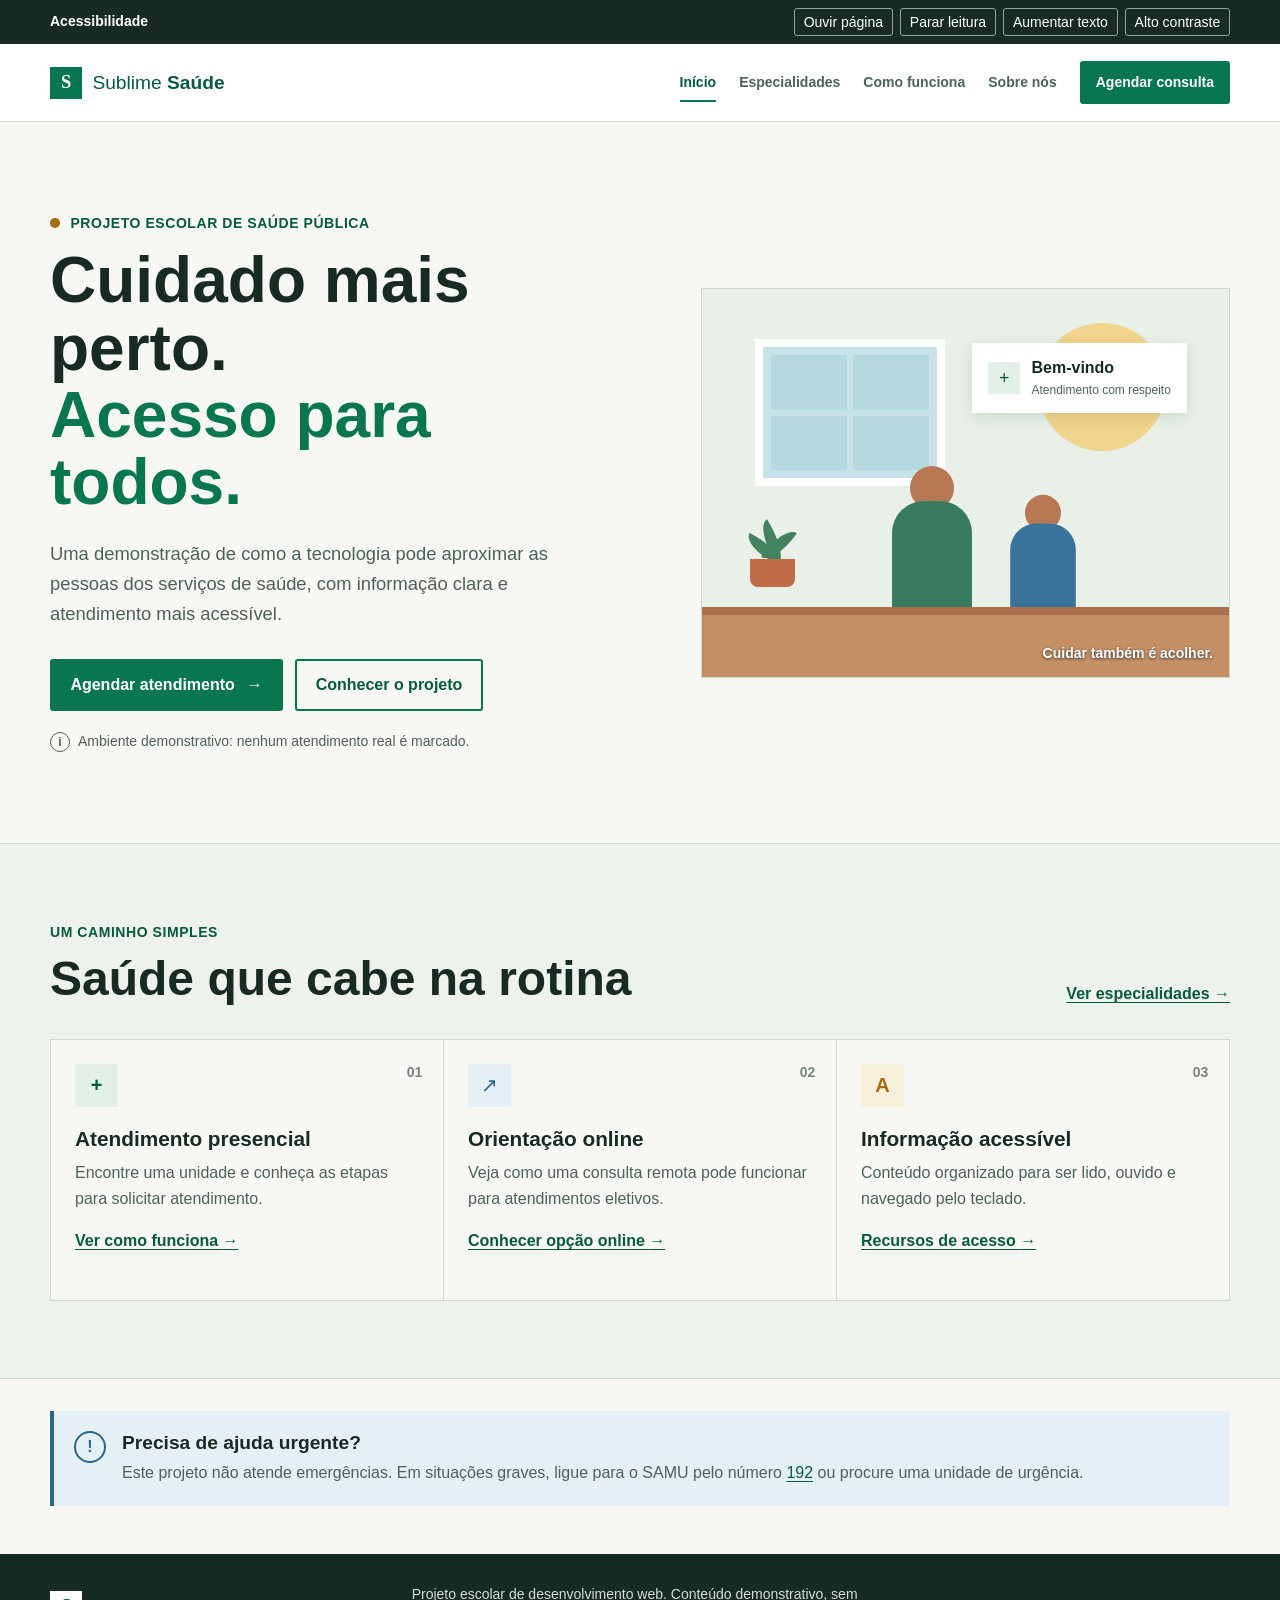
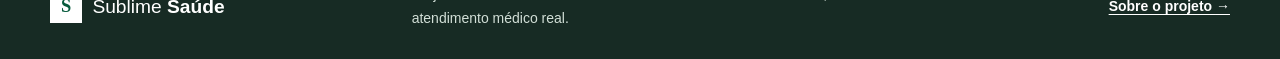
==== index.html @ 7d084923 "Initial project upload" ====
<!doctype html>
<html lang="pt-BR">
<head>
    <meta charset="utf-8">
    <meta name="viewport" content="width=device-width, initial-scale=1">
    <meta name="description" content="Conheça o projeto escolar Sublime Saúde e suas formas demonstrativas de atendimento.">
    <title>Início | Sublime Saúde</title>
    <link rel="stylesheet" href="assets/css/style.css">
    <script src="assets/js/app.js" defer></script>
</head>
<body>
    <a class="skip-link" href="#conteudo">Pular para o conteúdo</a>
    <div class="accessibility-bar" role="region" aria-label="Recursos de acessibilidade">
        <div class="accessibility-inner">
            <span class="accessibility-label">Acessibilidade</span>
            <button class="utility-button" type="button" data-action="speak">Ouvir página</button>
            <button class="utility-button" type="button" data-action="stop-speaking">Parar leitura</button>
            <button class="utility-button" type="button" data-action="text-size" aria-pressed="false">Aumentar texto</button>
            <button class="utility-button" type="button" data-action="contrast" aria-pressed="false">Alto contraste</button>
            <span class="sr-only" data-accessibility-status role="status" aria-live="polite"></span>
        </div>
    </div>
    <header class="site-header">
        <a class="brand" href="index.html" aria-label="Sublime Saúde, início">
            <span class="brand-mark" aria-hidden="true">S</span>
            <span>Sublime <strong>Saúde</strong></span>
        </a>
        <button class="menu-toggle" type="button" aria-label="Abrir menu" aria-expanded="false" aria-controls="navegacao-principal" data-menu-toggle>
            <span class="menu-icon" aria-hidden="true">☰</span><span class="sr-only">Abrir menu</span>
        </button>
        <nav class="site-nav" id="navegacao-principal" aria-label="Navegacao principal" data-site-nav>
            <a href="index.html" aria-current="page">Início</a>
            <a href="especialidades.html">Especialidades</a>
            <a href="como-funciona.html">Como funciona</a>
            <a href="sobre-nos.html">Sobre nós</a>
            <a class="nav-cta" href="agendar-consulta.html">Agendar consulta</a>
        </nav>
    </header>

    <main id="conteudo">
        <section class="hero section-wrap">
            <div class="hero-copy">
                <p class="eyebrow"><span class="eyebrow-dot" aria-hidden="true"></span> Projeto escolar de saúde pública</p>
                <h1>Cuidado mais perto.<br><span>Acesso para todos.</span></h1>
                <p class="hero-intro">Uma demonstração de como a tecnologia pode aproximar as pessoas dos serviços de saúde, com informação clara e atendimento mais acessível.</p>
                <div class="button-row">
                    <a class="button button-primary" href="agendar-consulta.html">Agendar atendimento <span aria-hidden="true">→</span></a>
                    <a class="button button-secondary" href="como-funciona.html">Conhecer o projeto</a>
                </div>
                <p class="demo-note"><span aria-hidden="true">i</span> Ambiente demonstrativo: nenhum atendimento real é marcado.</p>
            </div>
            <div class="hero-art" role="img" aria-label="Ilustração de uma unidade de saúde com uma equipe pronta para acolher pacientes">
                <div class="art-sun" aria-hidden="true"></div>
                <div class="art-window" aria-hidden="true"><span></span><span></span><span></span><span></span></div>
                <div class="art-plant" aria-hidden="true"><i></i><i></i><i></i><b></b></div>
                <div class="art-person art-person-one" aria-hidden="true"><span></span><i></i></div>
                <div class="art-person art-person-two" aria-hidden="true"><span></span><i></i></div>
                <div class="art-counter" aria-hidden="true"></div>
                <div class="art-sign"><span class="brand-mark" aria-hidden="true">+</span><span><strong>Bem-vindo</strong><small>Atendimento com respeito</small></span></div>
                <p class="art-caption">Cuidar também é acolher.</p>
            </div>
        </section>

        <section class="section-band" aria-labelledby="servicos-titulo">
            <div class="section-wrap">
                <div class="section-heading">
                      <div><p class="eyebrow">Um caminho simples</p><h2 id="servicos-titulo">Saúde que cabe na rotina</h2></div>
                      <a class="text-link" href="especialidades.html">Ver especialidades <span aria-hidden="true">→</span></a>
                </div>
                <div class="service-grid">
                    <article class="service-item">
                        <span class="service-number">01</span><span class="service-icon icon-green" aria-hidden="true">+</span>
                        <h3>Atendimento presencial</h3><p>Encontre uma unidade e conheça as etapas para solicitar atendimento.</p>
                        <a href="agendar-consulta.html?modalidade=presencial">Ver como funciona <span aria-hidden="true">→</span></a>
                    </article>
                    <article class="service-item">
                        <span class="service-number">02</span><span class="service-icon icon-blue" aria-hidden="true">↗</span>
                        <h3>Orientação online</h3><p>Veja como uma consulta remota pode funcionar para atendimentos eletivos.</p>
                        <a href="agendar-consulta.html?modalidade=online">Conhecer opção online <span aria-hidden="true">→</span></a>
                    </article>
                    <article class="service-item">
                        <span class="service-number">03</span><span class="service-icon icon-yellow" aria-hidden="true">A</span>
                        <h3>Informação acessível</h3><p>Conteúdo organizado para ser lido, ouvido e navegado pelo teclado.</p>
                        <a href="como-funciona.html#acessibilidade">Recursos de acesso <span aria-hidden="true">→</span></a>
                    </article>
                </div>
            </div>
        </section>

        <section class="emergency section-wrap" aria-labelledby="emergencia-titulo">
            <span class="emergency-icon" aria-hidden="true">!</span>
            <div><h2 id="emergencia-titulo">Precisa de ajuda urgente?</h2><p>Este projeto não atende emergências. Em situações graves, ligue para o SAMU pelo número <a href="tel:192">192</a> ou procure uma unidade de urgência.</p></div>
        </section>
    </main>

    <footer class="site-footer">
        <div class="footer-inner"><a class="brand footer-brand" href="index.html"><span class="brand-mark" aria-hidden="true">S</span><span>Sublime <strong>Saúde</strong></span></a><p>Projeto escolar de desenvolvimento web. Conteúdo demonstrativo, sem atendimento médico real.</p><a href="sobre-nos.html#projeto">Sobre o projeto <span aria-hidden="true">→</span></a></div>
    </footer>
</body>
</html>
---- assets/css/style.css ----
@charset "UTF-8";

:root {
  color-scheme: light;
  --ink: #172b24;
  --muted: #4c6259;
  --green: #08764f;
  --green-dark: #075b3d;
  --green-soft: #e3f0e7;
  --blue: #27678a;
  --blue-soft: #e4f0f5;
  --gold: #a96b13;
  --gold-soft: #f7efd9;
  --paper: #f7f8f3;
  --white: #ffffff;
  --line: #ced9d0;
  --focus: #f0a923;
  --body-size: 1rem;
  --small-size: 0.875rem;
  font-family: "Trebuchet MS", "Segoe UI", sans-serif;
  font-synthesis: none;
  text-rendering: optimizeLegibility;
}

* { box-sizing: border-box; }
html { scroll-behavior: smooth; }
body { margin: 0; background: var(--paper); color: var(--ink); font-size: var(--body-size); line-height: 1.65; }
body.text-large { --body-size: 1.2rem; --small-size: 1rem; }
body.high-contrast { --ink: #000000; --muted: #222222; --green: #005b26; --green-dark: #003d18; --green-soft: #e5ffe9; --blue: #003d75; --blue-soft: #e5f1ff; --gold: #704000; --gold-soft: #fff3c7; --paper: #ffffff; --white: #ffffff; --line: #333333; --focus: #ffb000; }
a { color: var(--green-dark); text-underline-offset: 0.2em; }
a:hover { color: var(--blue); }
button, input, select { font: inherit; }
button, a, input, select { -webkit-tap-highlight-color: transparent; }
:focus-visible { outline: 3px solid var(--focus); outline-offset: 3px; }
[hidden] { display: none !important; }
.sr-only { position: absolute; width: 1px; height: 1px; padding: 0; margin: -1px; overflow: hidden; clip: rect(0, 0, 0, 0); white-space: nowrap; border: 0; }
.skip-link { position: absolute; z-index: 10; top: 0.5rem; left: 0.5rem; padding: 0.75rem 1rem; background: var(--ink); color: var(--white); transform: translateY(-160%); }
.skip-link:focus { transform: translateY(0); color: var(--white); }

.accessibility-bar { background: var(--ink); color: var(--white); }
.accessibility-inner { width: min(1180px, calc(100% - 2rem)); min-height: 44px; margin: 0 auto; display: flex; align-items: center; justify-content: flex-end; gap: 0.45rem; }
.accessibility-label { margin-right: auto; font-size: var(--small-size); font-weight: 700; }
.utility-button { border: 1px solid #8fa69a; border-radius: 3px; background: transparent; color: var(--white); padding: 0.25rem 0.55rem; cursor: pointer; font-size: var(--small-size); line-height: 1.3; }
.utility-button:hover, .utility-button[aria-pressed="true"] { background: var(--white); color: var(--ink); }
.site-header { min-height: 78px; padding: 0 max(1rem, calc((100% - 1180px) / 2)); display: flex; align-items: center; justify-content: space-between; gap: 1.5rem; background: var(--white); border-bottom: 1px solid var(--line); position: relative; z-index: 5; }
.brand { color: var(--green-dark); display: inline-flex; gap: 0.65rem; align-items: center; text-decoration: none; font-size: 1.2rem; font-weight: 500; white-space: nowrap; }
.brand:hover { color: var(--green-dark); }
.brand strong { font-weight: 800; }
.brand-mark { width: 2rem; height: 2rem; display: inline-grid; place-items: center; background: var(--green); color: var(--white); font-family: Georgia, serif; font-size: 1.15rem; font-weight: 700; }
.site-nav { display: flex; align-items: center; gap: clamp(0.75rem, 1.8vw, 1.6rem); }
.site-nav a { color: var(--muted); text-decoration: none; font-size: var(--small-size); font-weight: 700; padding: 0.5rem 0; }
.site-nav a:hover, .site-nav a[aria-current="page"] { color: var(--green-dark); }
.site-nav a[aria-current="page"]:not(.nav-cta) { box-shadow: inset 0 -2px var(--green); }
.site-nav .nav-cta { padding: 0.65rem 1rem; background: var(--green); color: var(--white); border-radius: 3px; }
.site-nav .nav-cta:hover { background: var(--green-dark); color: var(--white); }
.menu-toggle { display: none; border: 1px solid var(--line); background: var(--white); color: var(--ink); min-width: 44px; min-height: 44px; cursor: pointer; }
.menu-icon { font-size: 1.3rem; }

.section-wrap { width: min(1180px, calc(100% - 2rem)); margin-inline: auto; }
.hero { min-height: 555px; padding-block: clamp(3rem, 7vw, 6rem); display: grid; grid-template-columns: 1fr 0.92fr; gap: clamp(2rem, 6vw, 5rem); align-items: center; }
.hero-copy { max-width: 590px; }
.eyebrow { margin: 0 0 0.8rem; color: var(--green-dark); font-size: var(--small-size); font-weight: 800; letter-spacing: 0.04em; text-transform: uppercase; }
.eyebrow-dot { display: inline-block; width: 0.6rem; height: 0.6rem; margin-right: 0.4rem; background: var(--gold); border-radius: 50%; }
h1, h2, h3, p { overflow-wrap: break-word; }
h1, h2, h3 { line-height: 1.2; }
.hero h1 { margin: 0; max-width: 650px; font-size: clamp(2.7rem, 5vw, 4.25rem); letter-spacing: 0; line-height: 1.05; }
.hero h1 span { color: var(--green); }
.hero-intro { max-width: 540px; margin: 1.4rem 0 1.8rem; color: var(--muted); font-size: 1.15rem; }
.button-row { display: flex; flex-wrap: wrap; gap: 0.75rem; }
.button { min-height: 48px; display: inline-flex; justify-content: center; align-items: center; gap: 0.75rem; padding: 0.7rem 1.15rem; border: 2px solid transparent; border-radius: 3px; text-align: center; text-decoration: none; font-weight: 800; cursor: pointer; }
.button-primary { background: var(--green); color: var(--white); }
.button-primary:hover { background: var(--green-dark); color: var(--white); }
.button-secondary { border-color: var(--green); background: transparent; color: var(--green-dark); }
.button-secondary:hover { background: var(--green-soft); color: var(--green-dark); }
.demo-note { display: flex; align-items: center; gap: 0.5rem; margin: 1.2rem 0 0; color: var(--muted); font-size: var(--small-size); }
.demo-note span { display: inline-grid; width: 1.25rem; height: 1.25rem; place-items: center; border: 1px solid currentColor; border-radius: 50%; font-size: 0.75rem; font-weight: 800; }

.hero-art { min-height: 390px; position: relative; overflow: hidden; background: #e8f0e7; border: 1px solid #cbd8cc; isolation: isolate; }
.art-sun { position: absolute; width: 8rem; height: 8rem; right: 12%; top: 9%; border-radius: 50%; background: #f1d48d; }
.art-window { position: absolute; top: 13%; left: 10%; width: 36%; height: 38%; display: grid; grid-template-columns: 1fr 1fr; grid-template-rows: 1fr 1fr; gap: 0.4rem; padding: 0.5rem; border: 0.5rem solid #fff; background: #c8e2ea; }
.art-window span { background: #b6d8df; }
.art-plant { position: absolute; z-index: 2; bottom: 23%; left: 7%; width: 4rem; height: 5.5rem; }
.art-plant i { position: absolute; bottom: 1.4rem; left: 1.55rem; width: 1rem; height: 2.8rem; background: #43835f; border-radius: 100% 0 100% 0; transform: rotate(-32deg); }
.art-plant i:nth-child(2) { transform: rotate(35deg); left: 2rem; height: 2.5rem; }
.art-plant i:nth-child(3) { transform: rotate(-65deg); left: 0.9rem; height: 2.2rem; }
.art-plant b { position: absolute; bottom: 0; left: 0.7rem; width: 2.8rem; height: 1.8rem; background: #c16c49; border-radius: 0 0 0.5rem 0.5rem; }
.art-person { position: absolute; z-index: 3; bottom: 13%; width: 5rem; height: 10rem; }
.art-person span { position: absolute; top: 0; left: 1.15rem; width: 2.75rem; height: 2.75rem; border-radius: 50%; background: #b87853; }
.art-person i { position: absolute; left: 0; bottom: 0; width: 5rem; height: 7.8rem; border-radius: 2rem 2rem 0.2rem 0.2rem; background: #397b60; }
.art-person-one { left: 36%; }
.art-person-two { left: 57%; transform: scale(0.82); transform-origin: bottom; }
.art-person-two i { background: #39739a; }
.art-counter { position: absolute; z-index: 4; right: 0; bottom: 0; width: 100%; height: 18%; background: #c48f65; border-top: 0.5rem solid #a9704b; }
.art-sign { position: absolute; z-index: 5; top: 14%; right: 8%; display: flex; gap: 0.7rem; align-items: center; padding: 0.75rem 1rem; background: var(--white); box-shadow: 0 4px 14px #20372a20; }
.art-sign .brand-mark { background: var(--green-soft); color: var(--green-dark); }
.art-sign strong, .art-sign small { display: block; }
.art-sign small { color: var(--muted); font-size: 0.75rem; }
.art-caption { position: absolute; z-index: 5; right: 1rem; bottom: 0.7rem; margin: 0; color: #fff; font-size: var(--small-size); font-weight: 700; text-shadow: 0 1px 3px #333; }

.section-band { padding-block: clamp(3rem, 6vw, 5rem); background: #edf2eb; border-block: 1px solid var(--line); }
.section-heading { margin-bottom: 2rem; display: flex; justify-content: space-between; align-items: end; gap: 1rem; }
.section-heading .eyebrow { margin-bottom: 0.35rem; }
.section-heading h2, .page-heading h1 { margin: 0; font-size: clamp(2rem, 4vw, 3rem); }
.text-link { font-weight: 800; text-decoration-thickness: 1px; }
.service-grid { display: grid; grid-template-columns: repeat(3, 1fr); gap: 1px; background: var(--line); border: 1px solid var(--line); }
.service-item { min-height: 260px; position: relative; padding: 1.5rem; background: var(--paper); }
.service-number { position: absolute; top: 1.3rem; right: 1.3rem; color: #74867c; font-size: var(--small-size); font-weight: 800; }
.service-icon, .specialty-symbol { width: 2.7rem; height: 2.7rem; display: inline-grid; place-items: center; font-size: 1.25rem; font-weight: 800; }
.icon-green { background: var(--green-soft); color: var(--green-dark); }
.icon-blue { background: var(--blue-soft); color: var(--blue); }
.icon-yellow { background: var(--gold-soft); color: var(--gold); }
.service-item h3 { margin: 1.2rem 0 0.5rem; font-size: 1.3rem; }
.service-item p { min-height: 3.2rem; margin: 0 0 1rem; color: var(--muted); }
.service-item > a { font-weight: 800; }
.emergency { margin-block: 2rem 3rem; display: flex; align-items: flex-start; gap: 1rem; padding: 1.25rem; background: var(--blue-soft); border-left: 4px solid var(--blue); }
.emergency-icon { flex: 0 0 2rem; width: 2rem; height: 2rem; display: grid; place-items: center; border: 2px solid var(--blue); border-radius: 50%; color: var(--blue); font-weight: 900; }
.emergency h2 { margin: 0 0 0.35rem; font-size: 1.2rem; }
.emergency p { margin: 0; color: var(--muted); }

.page-main { width: min(1000px, calc(100% - 2rem)); min-height: 65vh; margin: 0 auto; padding-block: clamp(2.5rem, 6vw, 5rem); }
.page-heading { max-width: 760px; margin-bottom: 2.5rem; }
.page-heading h1 { margin-bottom: 0.8rem; }
.page-heading > p:last-child { max-width: 700px; margin: 0; color: var(--muted); font-size: 1.1rem; }
.specialty-grid { display: grid; grid-template-columns: repeat(3, 1fr); gap: 1rem; }
.specialty-card { padding: 1.4rem; background: var(--white); border: 1px solid var(--line); border-top: 3px solid var(--green); }
.specialty-card h2 { margin: 1rem 0 0.5rem; font-size: 1.35rem; }
.specialty-card p { min-height: 4rem; margin: 0 0 1rem; color: var(--muted); }
.notice { margin-top: 1.5rem; padding: 1rem 1.15rem; background: var(--gold-soft); border-left: 4px solid var(--gold); }
.notice p { display: inline; margin: 0 0 0 0.35rem; color: var(--ink); }
.page-action { margin-top: 2rem; }
.steps-list { margin: 0; padding: 0; list-style: none; border-top: 1px solid var(--line); }
.steps-list li { display: grid; grid-template-columns: 4rem 1fr; gap: 1rem; padding: 1.5rem 0; border-bottom: 1px solid var(--line); }
.step-number { color: var(--green); font-size: 1.6rem; font-weight: 800; }
.steps-list h2 { margin: 0 0 0.4rem; font-size: 1.3rem; }
.steps-list p { max-width: 680px; margin: 0; color: var(--muted); }
.accessibility-explainer { margin-top: 3rem; padding: clamp(1rem, 4vw, 2rem); background: var(--white); border: 1px solid var(--line); }
.accessibility-explainer > h2 { margin: 0 0 1.5rem; font-size: 1.8rem; }
.accessibility-grid { display: grid; grid-template-columns: repeat(3, 1fr); gap: 1.25rem; }
.accessibility-grid h3 { margin: 0 0 0.5rem; font-size: 1.1rem; }
.accessibility-grid p { margin: 0; color: var(--muted); }
.accessibility-explainer .notice { margin-top: 1.5rem; }
.about-layout { display: grid; grid-template-columns: 0.9fr 1.1fr; gap: 2rem; }
.about-lead { padding: 1.5rem; background: var(--green-dark); color: var(--white); }
.about-lead h2 { margin: 1rem 0; font-size: 1.8rem; }
.about-lead p { margin: 0; color: #e2eee6; }
.about-mark { width: 3rem; height: 3rem; display: grid; place-items: center; background: var(--white); color: var(--green-dark); font-family: Georgia, serif; font-size: 1.8rem; font-weight: 700; }
.about-details article { padding: 0.25rem 0 1.2rem; border-bottom: 1px solid var(--line); }
.about-details article + article { padding-top: 1.1rem; }
.about-details h3 { margin: 0 0 0.45rem; font-size: 1.2rem; }
.about-details p { margin: 0; color: var(--muted); }

.booking-main { width: min(1060px, calc(100% - 2rem)); }
.booking-layout { display: grid; grid-template-columns: 1.25fr 0.75fr; gap: 1.25rem; align-items: start; }
.booking-form { padding: clamp(1rem, 4vw, 2rem); background: var(--white); border: 1px solid var(--line); }
.form-field { margin-bottom: 1.1rem; }
.form-field label { display: block; margin-bottom: 0.4rem; font-weight: 800; }
.form-field input, .form-field select { width: 100%; min-height: 48px; padding: 0.6rem 0.75rem; border: 1px solid #8d9e93; border-radius: 2px; background: var(--white); color: var(--ink); }
.form-row { display: grid; grid-template-columns: 1fr 1fr; gap: 1rem; }
.form-submit { width: 100%; margin-top: 0.2rem; }
.form-footnote { margin: 1rem 0 0; color: var(--muted); font-size: var(--small-size); }
.booking-aside { padding: 1.5rem; background: var(--green-soft); border-top: 4px solid var(--green); }
.aside-index { color: var(--green-dark); font-size: var(--small-size); font-weight: 900; }
.booking-aside h2 { margin: 0.8rem 0; font-size: 1.5rem; }
.booking-aside p { color: var(--muted); }
.booking-aside ol { padding-left: 1.2rem; }
.booking-aside li { padding: 0.2rem 0; }
.booking-aside .aside-note { margin: 1.5rem 0 0; padding-top: 1rem; border-top: 1px solid var(--line); font-weight: 700; }
.confirmation { margin-top: 1.5rem; padding: 1.2rem; display: flex; gap: 1rem; background: var(--blue-soft); border: 1px solid var(--blue); }
.confirmation-mark { flex: 0 0 2.25rem; width: 2.25rem; height: 2.25rem; display: grid; place-items: center; background: var(--blue); color: var(--white); font-weight: 900; }
.confirmation h2 { margin: 0 0 0.4rem; font-size: 1.25rem; }
.confirmation p { margin: 0; }
.confirmation-note { margin-top: 0.35rem !important; color: var(--muted); font-size: var(--small-size); }

.site-footer { background: var(--ink); color: var(--white); }
.footer-inner { width: min(1180px, calc(100% - 2rem)); min-height: 105px; margin: 0 auto; padding-block: 1.5rem; display: flex; justify-content: space-between; align-items: center; gap: 1.5rem; }
.footer-brand, .footer-brand:hover { color: var(--white); }
.footer-brand .brand-mark { background: var(--white); color: var(--green-dark); }
.footer-inner p { max-width: 510px; margin: 0; color: #d2dfd7; font-size: var(--small-size); }
.footer-inner > a:last-child { color: var(--white); font-size: var(--small-size); font-weight: 700; white-space: nowrap; }

@media (max-width: 850px) {
  .site-header { min-height: 70px; }
  .menu-toggle { display: inline-grid; place-items: center; }
  .site-nav { display: none; position: absolute; top: 100%; left: 0; right: 0; padding: 0.7rem 1rem 1rem; background: var(--white); border-bottom: 1px solid var(--line); box-shadow: 0 8px 14px #172b2417; }
  .site-nav.is-open { display: grid; gap: 0.15rem; }
  .site-nav a { padding: 0.75rem; }
  .site-nav .nav-cta { text-align: center; margin-top: 0.35rem; }
  .hero { grid-template-columns: 1fr 0.85fr; gap: 1.5rem; }
  .hero-art { min-height: 340px; }
  .specialty-grid { grid-template-columns: repeat(2, 1fr); }
}
@media (max-width: 640px) {
  .accessibility-inner { width: calc(100% - 1rem); padding-block: 0.45rem; justify-content: flex-start; flex-wrap: wrap; }
  .accessibility-label { flex-basis: 100%; }
  .utility-button { min-height: 38px; }
  .site-header { padding-inline: 1rem; }
  .hero { min-height: 0; padding-block: 3rem; grid-template-columns: 1fr; }
  .hero h1 { font-size: clamp(2.4rem, 11vw, 3.3rem); }
  .hero-art { min-height: 300px; }
  .section-heading { align-items: flex-start; flex-direction: column; }
  .service-grid { grid-template-columns: 1fr; }
  .service-item { min-height: 0; }
  .service-item p { min-height: 0; }
  .emergency { margin-block: 1.5rem 2rem; }
  .specialty-grid, .accessibility-grid, .about-layout, .booking-layout { grid-template-columns: 1fr; }
  .specialty-card p { min-height: 0; }
  .page-heading { margin-bottom: 1.75rem; }
  .steps-list li { grid-template-columns: 2.75rem 1fr; gap: 0.6rem; }
  .form-row { grid-template-columns: 1fr; gap: 0; }
  .footer-inner { align-items: flex-start; flex-direction: column; gap: 0.75rem; }
}
@media (prefers-reduced-motion: reduce) {
  *, *::before, *::after { scroll-behavior: auto !important; transition-duration: 0.01ms !important; animation-duration: 0.01ms !important; }
}
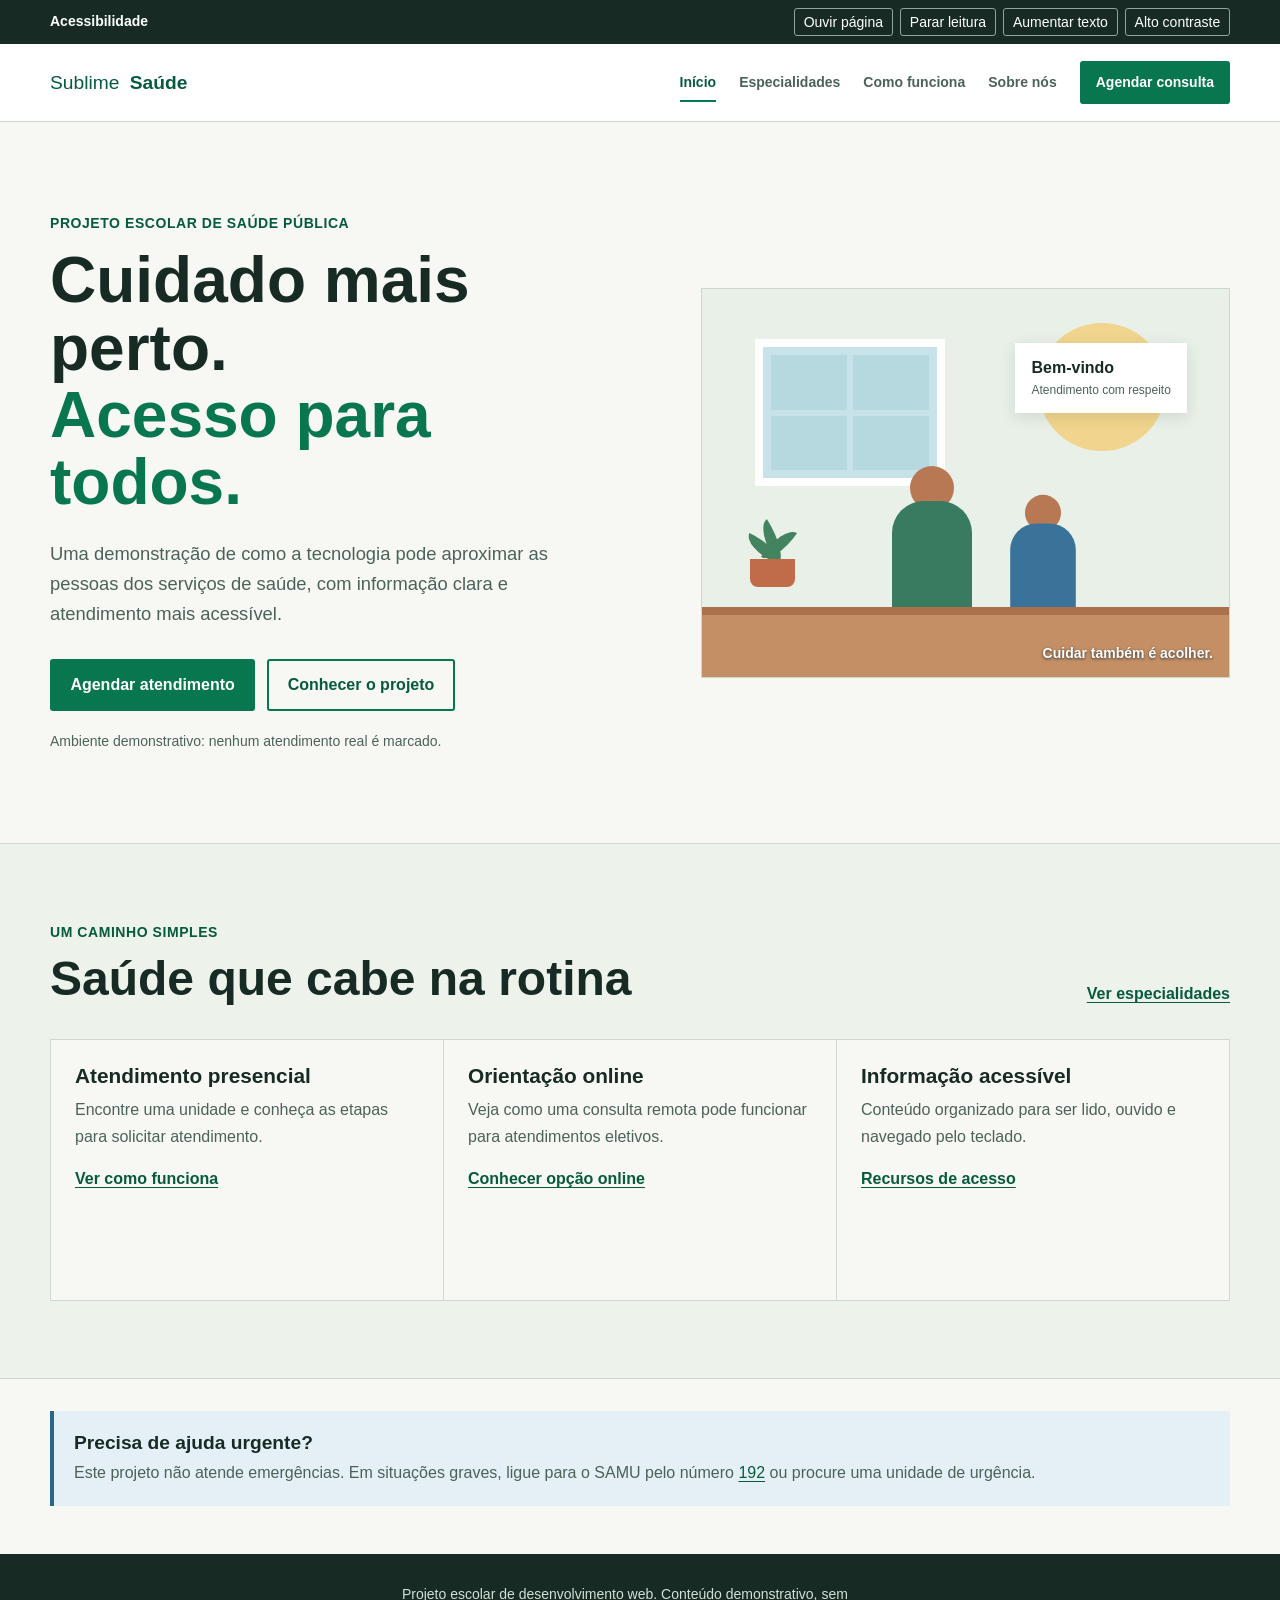
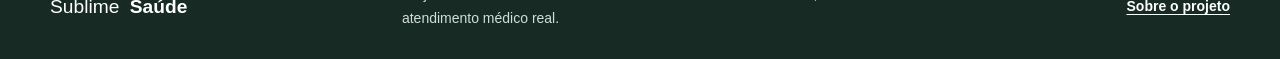
==== commit 98348727: "Remove decorative icons from site" ====
--- a/index.html
+++ b/index.html
@@ -21,13 +21,8 @@
         </div>
     </div>
     <header class="site-header">
-        <a class="brand" href="index.html" aria-label="Sublime Saúde, início">
-            <span class="brand-mark" aria-hidden="true">S</span>
-            <span>Sublime <strong>Saúde</strong></span>
-        </a>
-        <button class="menu-toggle" type="button" aria-label="Abrir menu" aria-expanded="false" aria-controls="navegacao-principal" data-menu-toggle>
-            <span class="menu-icon" aria-hidden="true">☰</span><span class="sr-only">Abrir menu</span>
-        </button>
+        <a class="brand" href="index.html" aria-label="Sublime Saúde, início">Sublime <strong>Saúde</strong></a>
+        <button class="menu-toggle" type="button" aria-label="Abrir menu" aria-expanded="false" aria-controls="navegacao-principal" data-menu-toggle>Menu</button>
         <nav class="site-nav" id="navegacao-principal" aria-label="Navegacao principal" data-site-nav>
             <a href="index.html" aria-current="page">Início</a>
             <a href="especialidades.html">Especialidades</a>
@@ -40,14 +35,14 @@
     <main id="conteudo">
         <section class="hero section-wrap">
             <div class="hero-copy">
-                <p class="eyebrow"><span class="eyebrow-dot" aria-hidden="true"></span> Projeto escolar de saúde pública</p>
+                <p class="eyebrow">Projeto escolar de saúde pública</p>
                 <h1>Cuidado mais perto.<br><span>Acesso para todos.</span></h1>
                 <p class="hero-intro">Uma demonstração de como a tecnologia pode aproximar as pessoas dos serviços de saúde, com informação clara e atendimento mais acessível.</p>
                 <div class="button-row">
-                    <a class="button button-primary" href="agendar-consulta.html">Agendar atendimento <span aria-hidden="true">→</span></a>
+                    <a class="button button-primary" href="agendar-consulta.html">Agendar atendimento</a>
                     <a class="button button-secondary" href="como-funciona.html">Conhecer o projeto</a>
                 </div>
-                <p class="demo-note"><span aria-hidden="true">i</span> Ambiente demonstrativo: nenhum atendimento real é marcado.</p>
+                <p class="demo-note">Ambiente demonstrativo: nenhum atendimento real é marcado.</p>
             </div>
             <div class="hero-art" role="img" aria-label="Ilustração de uma unidade de saúde com uma equipe pronta para acolher pacientes">
                 <div class="art-sun" aria-hidden="true"></div>
@@ -56,7 +51,7 @@
                 <div class="art-person art-person-one" aria-hidden="true"><span></span><i></i></div>
                 <div class="art-person art-person-two" aria-hidden="true"><span></span><i></i></div>
                 <div class="art-counter" aria-hidden="true"></div>
-                <div class="art-sign"><span class="brand-mark" aria-hidden="true">+</span><span><strong>Bem-vindo</strong><small>Atendimento com respeito</small></span></div>
+                <div class="art-sign"><span><strong>Bem-vindo</strong><small>Atendimento com respeito</small></span></div>
                 <p class="art-caption">Cuidar também é acolher.</p>
             </div>
         </section>
@@ -65,36 +60,32 @@
             <div class="section-wrap">
                 <div class="section-heading">
                       <div><p class="eyebrow">Um caminho simples</p><h2 id="servicos-titulo">Saúde que cabe na rotina</h2></div>
-                      <a class="text-link" href="especialidades.html">Ver especialidades <span aria-hidden="true">→</span></a>
+                      <a class="text-link" href="especialidades.html">Ver especialidades</a>
                 </div>
                 <div class="service-grid">
                     <article class="service-item">
-                        <span class="service-number">01</span><span class="service-icon icon-green" aria-hidden="true">+</span>
                         <h3>Atendimento presencial</h3><p>Encontre uma unidade e conheça as etapas para solicitar atendimento.</p>
-                        <a href="agendar-consulta.html?modalidade=presencial">Ver como funciona <span aria-hidden="true">→</span></a>
+                        <a href="agendar-consulta.html?modalidade=presencial">Ver como funciona</a>
                     </article>
                     <article class="service-item">
-                        <span class="service-number">02</span><span class="service-icon icon-blue" aria-hidden="true">↗</span>
                         <h3>Orientação online</h3><p>Veja como uma consulta remota pode funcionar para atendimentos eletivos.</p>
-                        <a href="agendar-consulta.html?modalidade=online">Conhecer opção online <span aria-hidden="true">→</span></a>
+                        <a href="agendar-consulta.html?modalidade=online">Conhecer opção online</a>
                     </article>
                     <article class="service-item">
-                        <span class="service-number">03</span><span class="service-icon icon-yellow" aria-hidden="true">A</span>
                         <h3>Informação acessível</h3><p>Conteúdo organizado para ser lido, ouvido e navegado pelo teclado.</p>
-                        <a href="como-funciona.html#acessibilidade">Recursos de acesso <span aria-hidden="true">→</span></a>
+                        <a href="como-funciona.html#acessibilidade">Recursos de acesso</a>
                     </article>
                 </div>
             </div>
         </section>
 
         <section class="emergency section-wrap" aria-labelledby="emergencia-titulo">
-            <span class="emergency-icon" aria-hidden="true">!</span>
             <div><h2 id="emergencia-titulo">Precisa de ajuda urgente?</h2><p>Este projeto não atende emergências. Em situações graves, ligue para o SAMU pelo número <a href="tel:192">192</a> ou procure uma unidade de urgência.</p></div>
         </section>
     </main>
 
     <footer class="site-footer">
-        <div class="footer-inner"><a class="brand footer-brand" href="index.html"><span class="brand-mark" aria-hidden="true">S</span><span>Sublime <strong>Saúde</strong></span></a><p>Projeto escolar de desenvolvimento web. Conteúdo demonstrativo, sem atendimento médico real.</p><a href="sobre-nos.html#projeto">Sobre o projeto <span aria-hidden="true">→</span></a></div>
+        <div class="footer-inner"><a class="brand footer-brand" href="index.html">Sublime <strong>Saúde</strong></a><p>Projeto escolar de desenvolvimento web. Conteúdo demonstrativo, sem atendimento médico real.</p><a href="sobre-nos.html#projeto">Sobre o projeto</a></div>
     </footer>
 </body>
 </html>
--- a/assets/css/style.css
+++ b/assets/css/style.css
@@ -46,7 +46,6 @@
 .brand { color: var(--green-dark); display: inline-flex; gap: 0.65rem; align-items: center; text-decoration: none; font-size: 1.2rem; font-weight: 500; white-space: nowrap; }
 .brand:hover { color: var(--green-dark); }
 .brand strong { font-weight: 800; }
-.brand-mark { width: 2rem; height: 2rem; display: inline-grid; place-items: center; background: var(--green); color: var(--white); font-family: Georgia, serif; font-size: 1.15rem; font-weight: 700; }
 .site-nav { display: flex; align-items: center; gap: clamp(0.75rem, 1.8vw, 1.6rem); }
 .site-nav a { color: var(--muted); text-decoration: none; font-size: var(--small-size); font-weight: 700; padding: 0.5rem 0; }
 .site-nav a:hover, .site-nav a[aria-current="page"] { color: var(--green-dark); }
@@ -54,13 +53,11 @@
 .site-nav .nav-cta { padding: 0.65rem 1rem; background: var(--green); color: var(--white); border-radius: 3px; }
 .site-nav .nav-cta:hover { background: var(--green-dark); color: var(--white); }
 .menu-toggle { display: none; border: 1px solid var(--line); background: var(--white); color: var(--ink); min-width: 44px; min-height: 44px; cursor: pointer; }
-.menu-icon { font-size: 1.3rem; }
 
 .section-wrap { width: min(1180px, calc(100% - 2rem)); margin-inline: auto; }
 .hero { min-height: 555px; padding-block: clamp(3rem, 7vw, 6rem); display: grid; grid-template-columns: 1fr 0.92fr; gap: clamp(2rem, 6vw, 5rem); align-items: center; }
 .hero-copy { max-width: 590px; }
 .eyebrow { margin: 0 0 0.8rem; color: var(--green-dark); font-size: var(--small-size); font-weight: 800; letter-spacing: 0.04em; text-transform: uppercase; }
-.eyebrow-dot { display: inline-block; width: 0.6rem; height: 0.6rem; margin-right: 0.4rem; background: var(--gold); border-radius: 50%; }
 h1, h2, h3, p { overflow-wrap: break-word; }
 h1, h2, h3 { line-height: 1.2; }
 .hero h1 { margin: 0; max-width: 650px; font-size: clamp(2.7rem, 5vw, 4.25rem); letter-spacing: 0; line-height: 1.05; }
@@ -72,8 +69,7 @@
 .button-primary:hover { background: var(--green-dark); color: var(--white); }
 .button-secondary { border-color: var(--green); background: transparent; color: var(--green-dark); }
 .button-secondary:hover { background: var(--green-soft); color: var(--green-dark); }
-.demo-note { display: flex; align-items: center; gap: 0.5rem; margin: 1.2rem 0 0; color: var(--muted); font-size: var(--small-size); }
-.demo-note span { display: inline-grid; width: 1.25rem; height: 1.25rem; place-items: center; border: 1px solid currentColor; border-radius: 50%; font-size: 0.75rem; font-weight: 800; }
+.demo-note { margin: 1.2rem 0 0; color: var(--muted); font-size: var(--small-size); }
 
 .hero-art { min-height: 390px; position: relative; overflow: hidden; background: #e8f0e7; border: 1px solid #cbd8cc; isolation: isolate; }
 .art-sun { position: absolute; width: 8rem; height: 8rem; right: 12%; top: 9%; border-radius: 50%; background: #f1d48d; }
@@ -91,8 +87,7 @@
 .art-person-two { left: 57%; transform: scale(0.82); transform-origin: bottom; }
 .art-person-two i { background: #39739a; }
 .art-counter { position: absolute; z-index: 4; right: 0; bottom: 0; width: 100%; height: 18%; background: #c48f65; border-top: 0.5rem solid #a9704b; }
-.art-sign { position: absolute; z-index: 5; top: 14%; right: 8%; display: flex; gap: 0.7rem; align-items: center; padding: 0.75rem 1rem; background: var(--white); box-shadow: 0 4px 14px #20372a20; }
-.art-sign .brand-mark { background: var(--green-soft); color: var(--green-dark); }
+.art-sign { position: absolute; z-index: 5; top: 14%; right: 8%; display: flex; align-items: center; padding: 0.75rem 1rem; background: var(--white); box-shadow: 0 4px 14px #20372a20; }
 .art-sign strong, .art-sign small { display: block; }
 .art-sign small { color: var(--muted); font-size: 0.75rem; }
 .art-caption { position: absolute; z-index: 5; right: 1rem; bottom: 0.7rem; margin: 0; color: #fff; font-size: var(--small-size); font-weight: 700; text-shadow: 0 1px 3px #333; }
@@ -104,16 +99,10 @@
 .text-link { font-weight: 800; text-decoration-thickness: 1px; }
 .service-grid { display: grid; grid-template-columns: repeat(3, 1fr); gap: 1px; background: var(--line); border: 1px solid var(--line); }
 .service-item { min-height: 260px; position: relative; padding: 1.5rem; background: var(--paper); }
-.service-number { position: absolute; top: 1.3rem; right: 1.3rem; color: #74867c; font-size: var(--small-size); font-weight: 800; }
-.service-icon, .specialty-symbol { width: 2.7rem; height: 2.7rem; display: inline-grid; place-items: center; font-size: 1.25rem; font-weight: 800; }
-.icon-green { background: var(--green-soft); color: var(--green-dark); }
-.icon-blue { background: var(--blue-soft); color: var(--blue); }
-.icon-yellow { background: var(--gold-soft); color: var(--gold); }
-.service-item h3 { margin: 1.2rem 0 0.5rem; font-size: 1.3rem; }
+.service-item h3 { margin: 0 0 0.5rem; font-size: 1.3rem; }
 .service-item p { min-height: 3.2rem; margin: 0 0 1rem; color: var(--muted); }
 .service-item > a { font-weight: 800; }
-.emergency { margin-block: 2rem 3rem; display: flex; align-items: flex-start; gap: 1rem; padding: 1.25rem; background: var(--blue-soft); border-left: 4px solid var(--blue); }
-.emergency-icon { flex: 0 0 2rem; width: 2rem; height: 2rem; display: grid; place-items: center; border: 2px solid var(--blue); border-radius: 50%; color: var(--blue); font-weight: 900; }
+.emergency { margin-block: 2rem 3rem; padding: 1.25rem; background: var(--blue-soft); border-left: 4px solid var(--blue); }
 .emergency h2 { margin: 0 0 0.35rem; font-size: 1.2rem; }
 .emergency p { margin: 0; color: var(--muted); }
 
@@ -123,7 +112,7 @@
 .page-heading > p:last-child { max-width: 700px; margin: 0; color: var(--muted); font-size: 1.1rem; }
 .specialty-grid { display: grid; grid-template-columns: repeat(3, 1fr); gap: 1rem; }
 .specialty-card { padding: 1.4rem; background: var(--white); border: 1px solid var(--line); border-top: 3px solid var(--green); }
-.specialty-card h2 { margin: 1rem 0 0.5rem; font-size: 1.35rem; }
+.specialty-card h2 { margin: 0 0 0.5rem; font-size: 1.35rem; }
 .specialty-card p { min-height: 4rem; margin: 0 0 1rem; color: var(--muted); }
 .notice { margin-top: 1.5rem; padding: 1rem 1.15rem; background: var(--gold-soft); border-left: 4px solid var(--gold); }
 .notice p { display: inline; margin: 0 0 0 0.35rem; color: var(--ink); }
@@ -143,7 +132,6 @@
 .about-lead { padding: 1.5rem; background: var(--green-dark); color: var(--white); }
 .about-lead h2 { margin: 1rem 0; font-size: 1.8rem; }
 .about-lead p { margin: 0; color: #e2eee6; }
-.about-mark { width: 3rem; height: 3rem; display: grid; place-items: center; background: var(--white); color: var(--green-dark); font-family: Georgia, serif; font-size: 1.8rem; font-weight: 700; }
 .about-details article { padding: 0.25rem 0 1.2rem; border-bottom: 1px solid var(--line); }
 .about-details article + article { padding-top: 1.1rem; }
 .about-details h3 { margin: 0 0 0.45rem; font-size: 1.2rem; }
@@ -165,8 +153,7 @@
 .booking-aside ol { padding-left: 1.2rem; }
 .booking-aside li { padding: 0.2rem 0; }
 .booking-aside .aside-note { margin: 1.5rem 0 0; padding-top: 1rem; border-top: 1px solid var(--line); font-weight: 700; }
-.confirmation { margin-top: 1.5rem; padding: 1.2rem; display: flex; gap: 1rem; background: var(--blue-soft); border: 1px solid var(--blue); }
-.confirmation-mark { flex: 0 0 2.25rem; width: 2.25rem; height: 2.25rem; display: grid; place-items: center; background: var(--blue); color: var(--white); font-weight: 900; }
+.confirmation { margin-top: 1.5rem; padding: 1.2rem; background: var(--blue-soft); border: 1px solid var(--blue); }
 .confirmation h2 { margin: 0 0 0.4rem; font-size: 1.25rem; }
 .confirmation p { margin: 0; }
 .confirmation-note { margin-top: 0.35rem !important; color: var(--muted); font-size: var(--small-size); }
@@ -174,7 +161,6 @@
 .site-footer { background: var(--ink); color: var(--white); }
 .footer-inner { width: min(1180px, calc(100% - 2rem)); min-height: 105px; margin: 0 auto; padding-block: 1.5rem; display: flex; justify-content: space-between; align-items: center; gap: 1.5rem; }
 .footer-brand, .footer-brand:hover { color: var(--white); }
-.footer-brand .brand-mark { background: var(--white); color: var(--green-dark); }
 .footer-inner p { max-width: 510px; margin: 0; color: #d2dfd7; font-size: var(--small-size); }
 .footer-inner > a:last-child { color: var(--white); font-size: var(--small-size); font-weight: 700; white-space: nowrap; }
 
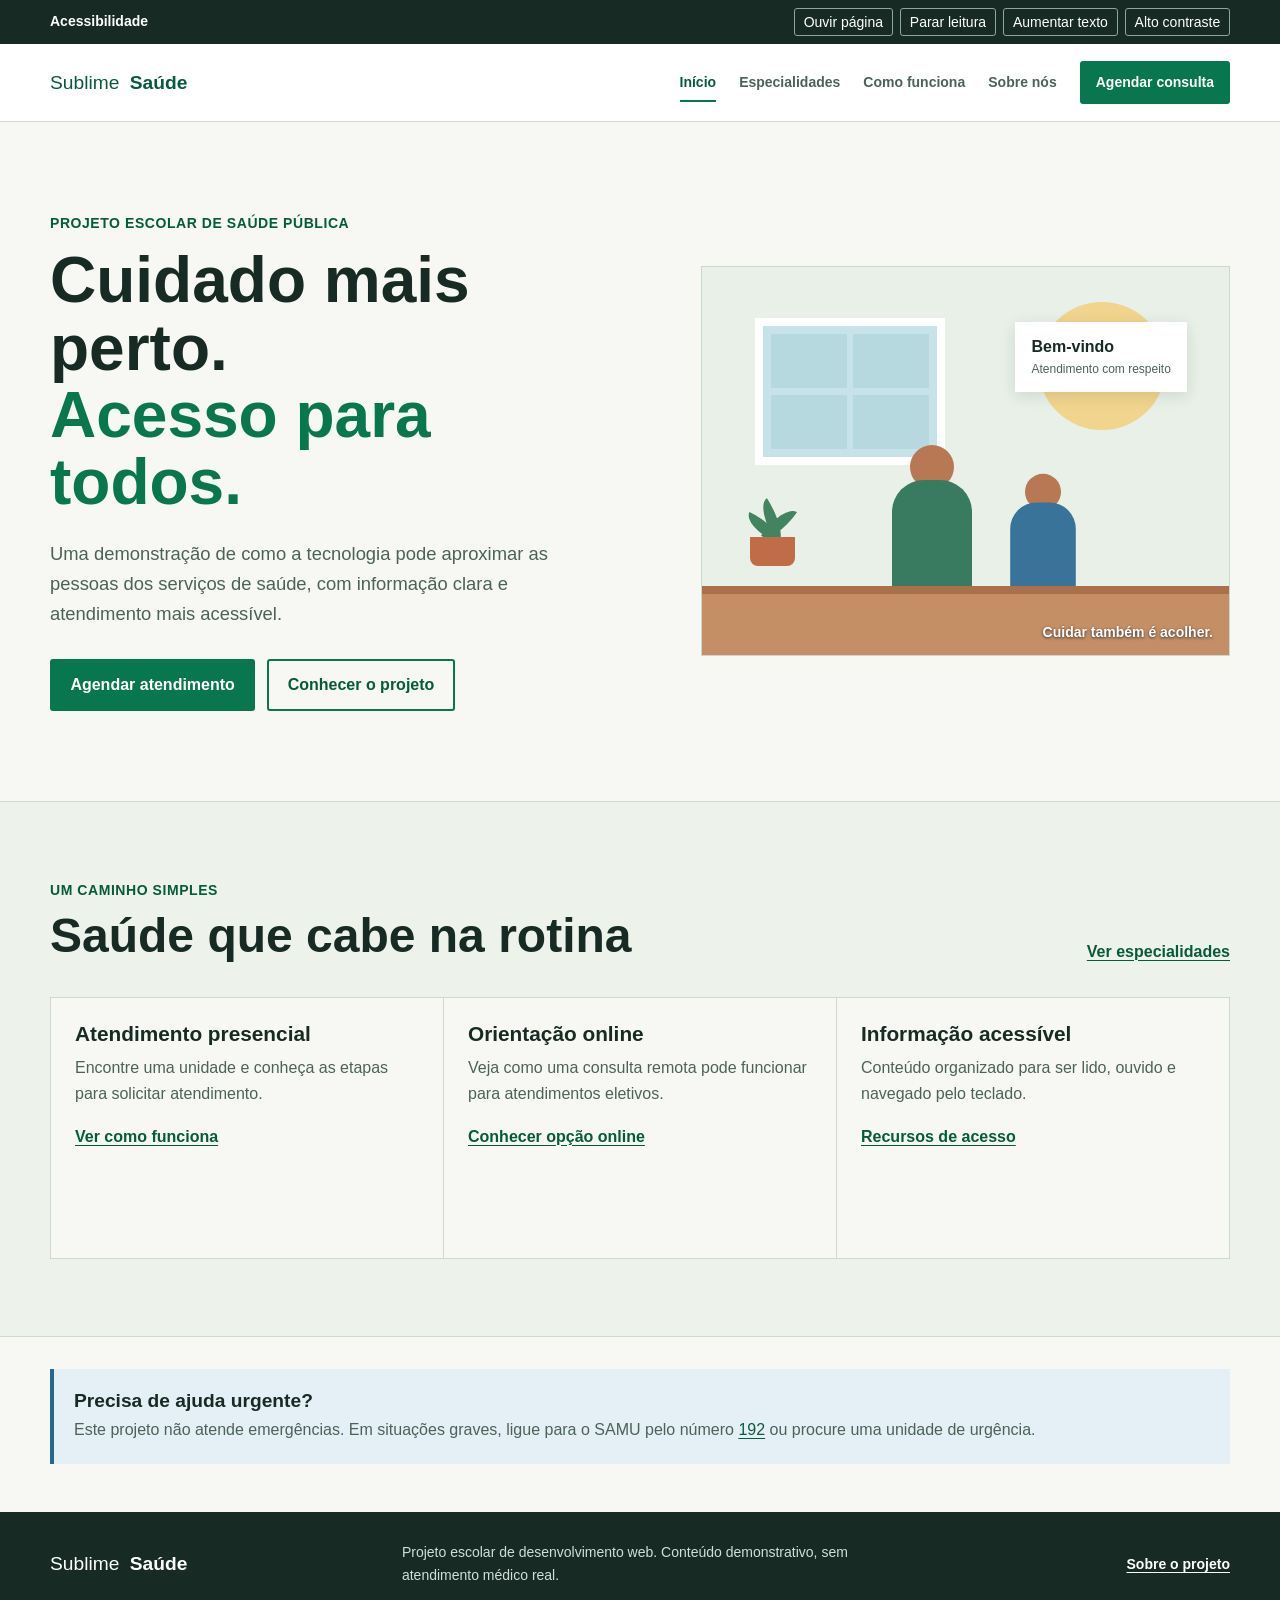
==== commit 59ba4ae1: "Fix HTML formatting and structure" ====
--- a/index.html
+++ b/index.html
@@ -1,91 +1,90 @@
-<!doctype html>
-<html lang="pt-BR">
-<head>
-    <meta charset="utf-8">
-    <meta name="viewport" content="width=device-width, initial-scale=1">
-    <meta name="description" content="Conheça o projeto escolar Sublime Saúde e suas formas demonstrativas de atendimento.">
-    <title>Início | Sublime Saúde</title>
-    <link rel="stylesheet" href="assets/css/style.css">
-    <script src="assets/js/app.js" defer></script>
-</head>
-<body>
-    <a class="skip-link" href="#conteudo">Pular para o conteúdo</a>
-    <div class="accessibility-bar" role="region" aria-label="Recursos de acessibilidade">
-        <div class="accessibility-inner">
-            <span class="accessibility-label">Acessibilidade</span>
-            <button class="utility-button" type="button" data-action="speak">Ouvir página</button>
-            <button class="utility-button" type="button" data-action="stop-speaking">Parar leitura</button>
-            <button class="utility-button" type="button" data-action="text-size" aria-pressed="false">Aumentar texto</button>
-            <button class="utility-button" type="button" data-action="contrast" aria-pressed="false">Alto contraste</button>
-            <span class="sr-only" data-accessibility-status role="status" aria-live="polite"></span>
-        </div>
-    </div>
-    <header class="site-header">
-        <a class="brand" href="index.html" aria-label="Sublime Saúde, início">Sublime <strong>Saúde</strong></a>
-        <button class="menu-toggle" type="button" aria-label="Abrir menu" aria-expanded="false" aria-controls="navegacao-principal" data-menu-toggle>Menu</button>
-        <nav class="site-nav" id="navegacao-principal" aria-label="Navegacao principal" data-site-nav>
-            <a href="index.html" aria-current="page">Início</a>
-            <a href="especialidades.html">Especialidades</a>
-            <a href="como-funciona.html">Como funciona</a>
-            <a href="sobre-nos.html">Sobre nós</a>
-            <a class="nav-cta" href="agendar-consulta.html">Agendar consulta</a>
-        </nav>
-    </header>
-
-    <main id="conteudo">
-        <section class="hero section-wrap">
-            <div class="hero-copy">
-                <p class="eyebrow">Projeto escolar de saúde pública</p>
-                <h1>Cuidado mais perto.<br><span>Acesso para todos.</span></h1>
-                <p class="hero-intro">Uma demonstração de como a tecnologia pode aproximar as pessoas dos serviços de saúde, com informação clara e atendimento mais acessível.</p>
-                <div class="button-row">
-                    <a class="button button-primary" href="agendar-consulta.html">Agendar atendimento</a>
-                    <a class="button button-secondary" href="como-funciona.html">Conhecer o projeto</a>
-                </div>
-                <p class="demo-note">Ambiente demonstrativo: nenhum atendimento real é marcado.</p>
-            </div>
-            <div class="hero-art" role="img" aria-label="Ilustração de uma unidade de saúde com uma equipe pronta para acolher pacientes">
-                <div class="art-sun" aria-hidden="true"></div>
-                <div class="art-window" aria-hidden="true"><span></span><span></span><span></span><span></span></div>
-                <div class="art-plant" aria-hidden="true"><i></i><i></i><i></i><b></b></div>
-                <div class="art-person art-person-one" aria-hidden="true"><span></span><i></i></div>
-                <div class="art-person art-person-two" aria-hidden="true"><span></span><i></i></div>
-                <div class="art-counter" aria-hidden="true"></div>
-                <div class="art-sign"><span><strong>Bem-vindo</strong><small>Atendimento com respeito</small></span></div>
-                <p class="art-caption">Cuidar também é acolher.</p>
-            </div>
-        </section>
-
-        <section class="section-band" aria-labelledby="servicos-titulo">
-            <div class="section-wrap">
-                <div class="section-heading">
-                      <div><p class="eyebrow">Um caminho simples</p><h2 id="servicos-titulo">Saúde que cabe na rotina</h2></div>
-                      <a class="text-link" href="especialidades.html">Ver especialidades</a>
-                </div>
-                <div class="service-grid">
-                    <article class="service-item">
-                        <h3>Atendimento presencial</h3><p>Encontre uma unidade e conheça as etapas para solicitar atendimento.</p>
-                        <a href="agendar-consulta.html?modalidade=presencial">Ver como funciona</a>
-                    </article>
-                    <article class="service-item">
-                        <h3>Orientação online</h3><p>Veja como uma consulta remota pode funcionar para atendimentos eletivos.</p>
-                        <a href="agendar-consulta.html?modalidade=online">Conhecer opção online</a>
-                    </article>
-                    <article class="service-item">
-                        <h3>Informação acessível</h3><p>Conteúdo organizado para ser lido, ouvido e navegado pelo teclado.</p>
-                        <a href="como-funciona.html#acessibilidade">Recursos de acesso</a>
-                    </article>
-                </div>
-            </div>
-        </section>
-
-        <section class="emergency section-wrap" aria-labelledby="emergencia-titulo">
-            <div><h2 id="emergencia-titulo">Precisa de ajuda urgente?</h2><p>Este projeto não atende emergências. Em situações graves, ligue para o SAMU pelo número <a href="tel:192">192</a> ou procure uma unidade de urgência.</p></div>
-        </section>
-    </main>
-
-    <footer class="site-footer">
-        <div class="footer-inner"><a class="brand footer-brand" href="index.html">Sublime <strong>Saúde</strong></a><p>Projeto escolar de desenvolvimento web. Conteúdo demonstrativo, sem atendimento médico real.</p><a href="sobre-nos.html#projeto">Sobre o projeto</a></div>
-    </footer>
-</body>
-</html>+<!doctype html>
+<html lang="pt-BR">
+<head>
+    <meta charset="utf-8">
+    <meta name="viewport" content="width=device-width, initial-scale=1">
+    <meta name="description" content="Conheça o projeto escolar Sublime Saúde e suas formas demonstrativas de atendimento.">
+    <title>Início | Sublime Saúde</title>
+    <link rel="stylesheet" href="assets/css/style.css">
+    <script src="assets/js/app.js" defer></script>
+</head>
+<body>
+    <a class="skip-link" href="#conteudo">Pular para o conteúdo</a>
+    <div class="accessibility-bar" role="region" aria-label="Recursos de acessibilidade">
+        <div class="accessibility-inner">
+            <span class="accessibility-label">Acessibilidade</span>
+            <button class="utility-button" type="button" data-action="speak">Ouvir página</button>
+            <button class="utility-button" type="button" data-action="stop-speaking">Parar leitura</button>
+            <button class="utility-button" type="button" data-action="text-size" aria-pressed="false">Aumentar texto</button>
+            <button class="utility-button" type="button" data-action="contrast" aria-pressed="false">Alto contraste</button>
+            <span class="sr-only" data-accessibility-status role="status" aria-live="polite"></span>
+        </div>
+    </div>
+    <header class="site-header">
+        <a class="brand" href="index.html" aria-label="Sublime Saúde, início">Sublime <strong>Saúde</strong></a>
+        <button class="menu-toggle" type="button" aria-label="Abrir menu" aria-expanded="false" aria-controls="navegacao-principal" data-menu-toggle>Menu</button>
+        <nav class="site-nav" id="navegacao-principal" aria-label="Navegacao principal" data-site-nav>
+            <a href="index.html" aria-current="page">Início</a>
+            <a href="especialidades.html">Especialidades</a>
+            <a href="como-funciona.html">Como funciona</a>
+            <a href="sobre-nos.html">Sobre nós</a>
+            <a class="nav-cta" href="agendar-consulta.html">Agendar consulta</a>
+        </nav>
+    </header>
+
+    <main id="conteudo">
+        <section class="hero section-wrap">
+            <div class="hero-copy">
+                <p class="eyebrow">Projeto escolar de saúde pública</p>
+                <h1>Cuidado mais perto.<br><span>Acesso para todos.</span></h1>
+                <p class="hero-intro">Uma demonstração de como a tecnologia pode aproximar as pessoas dos serviços de saúde, com informação clara e atendimento mais acessível.</p>
+                <div class="button-row">
+                    <a class="button button-primary" href="agendar-consulta.html">Agendar atendimento</a>
+                    <a class="button button-secondary" href="como-funciona.html">Conhecer o projeto</a>
+                </div>
+            </div>
+            <div class="hero-art" role="img" aria-label="Ilustração de uma unidade de saúde com uma equipe pronta para acolher pacientes">
+                <div class="art-sun" aria-hidden="true"></div>
+                <div class="art-window" aria-hidden="true"><span></span><span></span><span></span><span></span></div>
+                <div class="art-plant" aria-hidden="true"><i></i><i></i><i></i><b></b></div>
+                <div class="art-person art-person-one" aria-hidden="true"><span></span><i></i></div>
+                <div class="art-person art-person-two" aria-hidden="true"><span></span><i></i></div>
+                <div class="art-counter" aria-hidden="true"></div>
+                <div class="art-sign"><span><strong>Bem-vindo</strong><small>Atendimento com respeito</small></span></div>
+                <p class="art-caption">Cuidar também é acolher.</p>
+            </div>
+        </section>
+
+        <section class="section-band" aria-labelledby="servicos-titulo">
+            <div class="section-wrap">
+                <div class="section-heading">
+                      <div><p class="eyebrow">Um caminho simples</p><h2 id="servicos-titulo">Saúde que cabe na rotina</h2></div>
+                      <a class="text-link" href="especialidades.html">Ver especialidades</a>
+                </div>
+                <div class="service-grid">
+                    <article class="service-item">
+                        <h3>Atendimento presencial</h3><p>Encontre uma unidade e conheça as etapas para solicitar atendimento.</p>
+                        <a href="agendar-consulta.html?modalidade=presencial">Ver como funciona</a>
+                    </article>
+                    <article class="service-item">
+                        <h3>Orientação online</h3><p>Veja como uma consulta remota pode funcionar para atendimentos eletivos.</p>
+                        <a href="agendar-consulta.html?modalidade=online">Conhecer opção online</a>
+                    </article>
+                    <article class="service-item">
+                        <h3>Informação acessível</h3><p>Conteúdo organizado para ser lido, ouvido e navegado pelo teclado.</p>
+                        <a href="como-funciona.html#acessibilidade">Recursos de acesso</a>
+                    </article>
+                </div>
+            </div>
+        </section>
+
+        <section class="emergency section-wrap" aria-labelledby="emergencia-titulo">
+            <div><h2 id="emergencia-titulo">Precisa de ajuda urgente?</h2><p>Este projeto não atende emergências. Em situações graves, ligue para o SAMU pelo número <a href="tel:192">192</a> ou procure uma unidade de urgência.</p></div>
+        </section>
+    </main>
+
+    <footer class="site-footer">
+        <div class="footer-inner"><a class="brand footer-brand" href="index.html">Sublime <strong>Saúde</strong></a><p>Projeto escolar de desenvolvimento web. Conteúdo demonstrativo, sem atendimento médico real.</p><a href="sobre-nos.html#projeto">Sobre o projeto</a></div>
+    </footer>
+</body>
+</html>
--- a/assets/css/style.css
+++ b/assets/css/style.css
@@ -1,200 +1,200 @@
-@charset "UTF-8";
-
-:root {
-  color-scheme: light;
-  --ink: #172b24;
-  --muted: #4c6259;
-  --green: #08764f;
-  --green-dark: #075b3d;
-  --green-soft: #e3f0e7;
-  --blue: #27678a;
-  --blue-soft: #e4f0f5;
-  --gold: #a96b13;
-  --gold-soft: #f7efd9;
-  --paper: #f7f8f3;
-  --white: #ffffff;
-  --line: #ced9d0;
-  --focus: #f0a923;
-  --body-size: 1rem;
-  --small-size: 0.875rem;
-  font-family: "Trebuchet MS", "Segoe UI", sans-serif;
-  font-synthesis: none;
-  text-rendering: optimizeLegibility;
-}
-
-* { box-sizing: border-box; }
-html { scroll-behavior: smooth; }
-body { margin: 0; background: var(--paper); color: var(--ink); font-size: var(--body-size); line-height: 1.65; }
-body.text-large { --body-size: 1.2rem; --small-size: 1rem; }
-body.high-contrast { --ink: #000000; --muted: #222222; --green: #005b26; --green-dark: #003d18; --green-soft: #e5ffe9; --blue: #003d75; --blue-soft: #e5f1ff; --gold: #704000; --gold-soft: #fff3c7; --paper: #ffffff; --white: #ffffff; --line: #333333; --focus: #ffb000; }
-a { color: var(--green-dark); text-underline-offset: 0.2em; }
-a:hover { color: var(--blue); }
-button, input, select { font: inherit; }
-button, a, input, select { -webkit-tap-highlight-color: transparent; }
-:focus-visible { outline: 3px solid var(--focus); outline-offset: 3px; }
-[hidden] { display: none !important; }
-.sr-only { position: absolute; width: 1px; height: 1px; padding: 0; margin: -1px; overflow: hidden; clip: rect(0, 0, 0, 0); white-space: nowrap; border: 0; }
-.skip-link { position: absolute; z-index: 10; top: 0.5rem; left: 0.5rem; padding: 0.75rem 1rem; background: var(--ink); color: var(--white); transform: translateY(-160%); }
-.skip-link:focus { transform: translateY(0); color: var(--white); }
-
-.accessibility-bar { background: var(--ink); color: var(--white); }
-.accessibility-inner { width: min(1180px, calc(100% - 2rem)); min-height: 44px; margin: 0 auto; display: flex; align-items: center; justify-content: flex-end; gap: 0.45rem; }
-.accessibility-label { margin-right: auto; font-size: var(--small-size); font-weight: 700; }
-.utility-button { border: 1px solid #8fa69a; border-radius: 3px; background: transparent; color: var(--white); padding: 0.25rem 0.55rem; cursor: pointer; font-size: var(--small-size); line-height: 1.3; }
-.utility-button:hover, .utility-button[aria-pressed="true"] { background: var(--white); color: var(--ink); }
-.site-header { min-height: 78px; padding: 0 max(1rem, calc((100% - 1180px) / 2)); display: flex; align-items: center; justify-content: space-between; gap: 1.5rem; background: var(--white); border-bottom: 1px solid var(--line); position: relative; z-index: 5; }
-.brand { color: var(--green-dark); display: inline-flex; gap: 0.65rem; align-items: center; text-decoration: none; font-size: 1.2rem; font-weight: 500; white-space: nowrap; }
-.brand:hover { color: var(--green-dark); }
-.brand strong { font-weight: 800; }
-.site-nav { display: flex; align-items: center; gap: clamp(0.75rem, 1.8vw, 1.6rem); }
-.site-nav a { color: var(--muted); text-decoration: none; font-size: var(--small-size); font-weight: 700; padding: 0.5rem 0; }
-.site-nav a:hover, .site-nav a[aria-current="page"] { color: var(--green-dark); }
-.site-nav a[aria-current="page"]:not(.nav-cta) { box-shadow: inset 0 -2px var(--green); }
-.site-nav .nav-cta { padding: 0.65rem 1rem; background: var(--green); color: var(--white); border-radius: 3px; }
-.site-nav .nav-cta:hover { background: var(--green-dark); color: var(--white); }
-.menu-toggle { display: none; border: 1px solid var(--line); background: var(--white); color: var(--ink); min-width: 44px; min-height: 44px; cursor: pointer; }
-
-.section-wrap { width: min(1180px, calc(100% - 2rem)); margin-inline: auto; }
-.hero { min-height: 555px; padding-block: clamp(3rem, 7vw, 6rem); display: grid; grid-template-columns: 1fr 0.92fr; gap: clamp(2rem, 6vw, 5rem); align-items: center; }
-.hero-copy { max-width: 590px; }
-.eyebrow { margin: 0 0 0.8rem; color: var(--green-dark); font-size: var(--small-size); font-weight: 800; letter-spacing: 0.04em; text-transform: uppercase; }
-h1, h2, h3, p { overflow-wrap: break-word; }
-h1, h2, h3 { line-height: 1.2; }
-.hero h1 { margin: 0; max-width: 650px; font-size: clamp(2.7rem, 5vw, 4.25rem); letter-spacing: 0; line-height: 1.05; }
-.hero h1 span { color: var(--green); }
-.hero-intro { max-width: 540px; margin: 1.4rem 0 1.8rem; color: var(--muted); font-size: 1.15rem; }
-.button-row { display: flex; flex-wrap: wrap; gap: 0.75rem; }
-.button { min-height: 48px; display: inline-flex; justify-content: center; align-items: center; gap: 0.75rem; padding: 0.7rem 1.15rem; border: 2px solid transparent; border-radius: 3px; text-align: center; text-decoration: none; font-weight: 800; cursor: pointer; }
-.button-primary { background: var(--green); color: var(--white); }
-.button-primary:hover { background: var(--green-dark); color: var(--white); }
-.button-secondary { border-color: var(--green); background: transparent; color: var(--green-dark); }
-.button-secondary:hover { background: var(--green-soft); color: var(--green-dark); }
-.demo-note { margin: 1.2rem 0 0; color: var(--muted); font-size: var(--small-size); }
-
-.hero-art { min-height: 390px; position: relative; overflow: hidden; background: #e8f0e7; border: 1px solid #cbd8cc; isolation: isolate; }
-.art-sun { position: absolute; width: 8rem; height: 8rem; right: 12%; top: 9%; border-radius: 50%; background: #f1d48d; }
-.art-window { position: absolute; top: 13%; left: 10%; width: 36%; height: 38%; display: grid; grid-template-columns: 1fr 1fr; grid-template-rows: 1fr 1fr; gap: 0.4rem; padding: 0.5rem; border: 0.5rem solid #fff; background: #c8e2ea; }
-.art-window span { background: #b6d8df; }
-.art-plant { position: absolute; z-index: 2; bottom: 23%; left: 7%; width: 4rem; height: 5.5rem; }
-.art-plant i { position: absolute; bottom: 1.4rem; left: 1.55rem; width: 1rem; height: 2.8rem; background: #43835f; border-radius: 100% 0 100% 0; transform: rotate(-32deg); }
-.art-plant i:nth-child(2) { transform: rotate(35deg); left: 2rem; height: 2.5rem; }
-.art-plant i:nth-child(3) { transform: rotate(-65deg); left: 0.9rem; height: 2.2rem; }
-.art-plant b { position: absolute; bottom: 0; left: 0.7rem; width: 2.8rem; height: 1.8rem; background: #c16c49; border-radius: 0 0 0.5rem 0.5rem; }
-.art-person { position: absolute; z-index: 3; bottom: 13%; width: 5rem; height: 10rem; }
-.art-person span { position: absolute; top: 0; left: 1.15rem; width: 2.75rem; height: 2.75rem; border-radius: 50%; background: #b87853; }
-.art-person i { position: absolute; left: 0; bottom: 0; width: 5rem; height: 7.8rem; border-radius: 2rem 2rem 0.2rem 0.2rem; background: #397b60; }
-.art-person-one { left: 36%; }
-.art-person-two { left: 57%; transform: scale(0.82); transform-origin: bottom; }
-.art-person-two i { background: #39739a; }
-.art-counter { position: absolute; z-index: 4; right: 0; bottom: 0; width: 100%; height: 18%; background: #c48f65; border-top: 0.5rem solid #a9704b; }
-.art-sign { position: absolute; z-index: 5; top: 14%; right: 8%; display: flex; align-items: center; padding: 0.75rem 1rem; background: var(--white); box-shadow: 0 4px 14px #20372a20; }
-.art-sign strong, .art-sign small { display: block; }
-.art-sign small { color: var(--muted); font-size: 0.75rem; }
-.art-caption { position: absolute; z-index: 5; right: 1rem; bottom: 0.7rem; margin: 0; color: #fff; font-size: var(--small-size); font-weight: 700; text-shadow: 0 1px 3px #333; }
-
-.section-band { padding-block: clamp(3rem, 6vw, 5rem); background: #edf2eb; border-block: 1px solid var(--line); }
-.section-heading { margin-bottom: 2rem; display: flex; justify-content: space-between; align-items: end; gap: 1rem; }
-.section-heading .eyebrow { margin-bottom: 0.35rem; }
-.section-heading h2, .page-heading h1 { margin: 0; font-size: clamp(2rem, 4vw, 3rem); }
-.text-link { font-weight: 800; text-decoration-thickness: 1px; }
-.service-grid { display: grid; grid-template-columns: repeat(3, 1fr); gap: 1px; background: var(--line); border: 1px solid var(--line); }
-.service-item { min-height: 260px; position: relative; padding: 1.5rem; background: var(--paper); }
-.service-item h3 { margin: 0 0 0.5rem; font-size: 1.3rem; }
-.service-item p { min-height: 3.2rem; margin: 0 0 1rem; color: var(--muted); }
-.service-item > a { font-weight: 800; }
-.emergency { margin-block: 2rem 3rem; padding: 1.25rem; background: var(--blue-soft); border-left: 4px solid var(--blue); }
-.emergency h2 { margin: 0 0 0.35rem; font-size: 1.2rem; }
-.emergency p { margin: 0; color: var(--muted); }
-
-.page-main { width: min(1000px, calc(100% - 2rem)); min-height: 65vh; margin: 0 auto; padding-block: clamp(2.5rem, 6vw, 5rem); }
-.page-heading { max-width: 760px; margin-bottom: 2.5rem; }
-.page-heading h1 { margin-bottom: 0.8rem; }
-.page-heading > p:last-child { max-width: 700px; margin: 0; color: var(--muted); font-size: 1.1rem; }
-.specialty-grid { display: grid; grid-template-columns: repeat(3, 1fr); gap: 1rem; }
-.specialty-card { padding: 1.4rem; background: var(--white); border: 1px solid var(--line); border-top: 3px solid var(--green); }
-.specialty-card h2 { margin: 0 0 0.5rem; font-size: 1.35rem; }
-.specialty-card p { min-height: 4rem; margin: 0 0 1rem; color: var(--muted); }
-.notice { margin-top: 1.5rem; padding: 1rem 1.15rem; background: var(--gold-soft); border-left: 4px solid var(--gold); }
-.notice p { display: inline; margin: 0 0 0 0.35rem; color: var(--ink); }
-.page-action { margin-top: 2rem; }
-.steps-list { margin: 0; padding: 0; list-style: none; border-top: 1px solid var(--line); }
-.steps-list li { display: grid; grid-template-columns: 4rem 1fr; gap: 1rem; padding: 1.5rem 0; border-bottom: 1px solid var(--line); }
-.step-number { color: var(--green); font-size: 1.6rem; font-weight: 800; }
-.steps-list h2 { margin: 0 0 0.4rem; font-size: 1.3rem; }
-.steps-list p { max-width: 680px; margin: 0; color: var(--muted); }
-.accessibility-explainer { margin-top: 3rem; padding: clamp(1rem, 4vw, 2rem); background: var(--white); border: 1px solid var(--line); }
-.accessibility-explainer > h2 { margin: 0 0 1.5rem; font-size: 1.8rem; }
-.accessibility-grid { display: grid; grid-template-columns: repeat(3, 1fr); gap: 1.25rem; }
-.accessibility-grid h3 { margin: 0 0 0.5rem; font-size: 1.1rem; }
-.accessibility-grid p { margin: 0; color: var(--muted); }
-.accessibility-explainer .notice { margin-top: 1.5rem; }
-.about-layout { display: grid; grid-template-columns: 0.9fr 1.1fr; gap: 2rem; }
-.about-lead { padding: 1.5rem; background: var(--green-dark); color: var(--white); }
-.about-lead h2 { margin: 1rem 0; font-size: 1.8rem; }
-.about-lead p { margin: 0; color: #e2eee6; }
-.about-details article { padding: 0.25rem 0 1.2rem; border-bottom: 1px solid var(--line); }
-.about-details article + article { padding-top: 1.1rem; }
-.about-details h3 { margin: 0 0 0.45rem; font-size: 1.2rem; }
-.about-details p { margin: 0; color: var(--muted); }
-
-.booking-main { width: min(1060px, calc(100% - 2rem)); }
-.booking-layout { display: grid; grid-template-columns: 1.25fr 0.75fr; gap: 1.25rem; align-items: start; }
-.booking-form { padding: clamp(1rem, 4vw, 2rem); background: var(--white); border: 1px solid var(--line); }
-.form-field { margin-bottom: 1.1rem; }
-.form-field label { display: block; margin-bottom: 0.4rem; font-weight: 800; }
-.form-field input, .form-field select { width: 100%; min-height: 48px; padding: 0.6rem 0.75rem; border: 1px solid #8d9e93; border-radius: 2px; background: var(--white); color: var(--ink); }
-.form-row { display: grid; grid-template-columns: 1fr 1fr; gap: 1rem; }
-.form-submit { width: 100%; margin-top: 0.2rem; }
-.form-footnote { margin: 1rem 0 0; color: var(--muted); font-size: var(--small-size); }
-.booking-aside { padding: 1.5rem; background: var(--green-soft); border-top: 4px solid var(--green); }
-.aside-index { color: var(--green-dark); font-size: var(--small-size); font-weight: 900; }
-.booking-aside h2 { margin: 0.8rem 0; font-size: 1.5rem; }
-.booking-aside p { color: var(--muted); }
-.booking-aside ol { padding-left: 1.2rem; }
-.booking-aside li { padding: 0.2rem 0; }
-.booking-aside .aside-note { margin: 1.5rem 0 0; padding-top: 1rem; border-top: 1px solid var(--line); font-weight: 700; }
-.confirmation { margin-top: 1.5rem; padding: 1.2rem; background: var(--blue-soft); border: 1px solid var(--blue); }
-.confirmation h2 { margin: 0 0 0.4rem; font-size: 1.25rem; }
-.confirmation p { margin: 0; }
-.confirmation-note { margin-top: 0.35rem !important; color: var(--muted); font-size: var(--small-size); }
-
-.site-footer { background: var(--ink); color: var(--white); }
-.footer-inner { width: min(1180px, calc(100% - 2rem)); min-height: 105px; margin: 0 auto; padding-block: 1.5rem; display: flex; justify-content: space-between; align-items: center; gap: 1.5rem; }
-.footer-brand, .footer-brand:hover { color: var(--white); }
-.footer-inner p { max-width: 510px; margin: 0; color: #d2dfd7; font-size: var(--small-size); }
-.footer-inner > a:last-child { color: var(--white); font-size: var(--small-size); font-weight: 700; white-space: nowrap; }
-
-@media (max-width: 850px) {
-  .site-header { min-height: 70px; }
-  .menu-toggle { display: inline-grid; place-items: center; }
-  .site-nav { display: none; position: absolute; top: 100%; left: 0; right: 0; padding: 0.7rem 1rem 1rem; background: var(--white); border-bottom: 1px solid var(--line); box-shadow: 0 8px 14px #172b2417; }
-  .site-nav.is-open { display: grid; gap: 0.15rem; }
-  .site-nav a { padding: 0.75rem; }
-  .site-nav .nav-cta { text-align: center; margin-top: 0.35rem; }
-  .hero { grid-template-columns: 1fr 0.85fr; gap: 1.5rem; }
-  .hero-art { min-height: 340px; }
-  .specialty-grid { grid-template-columns: repeat(2, 1fr); }
-}
-@media (max-width: 640px) {
-  .accessibility-inner { width: calc(100% - 1rem); padding-block: 0.45rem; justify-content: flex-start; flex-wrap: wrap; }
-  .accessibility-label { flex-basis: 100%; }
-  .utility-button { min-height: 38px; }
-  .site-header { padding-inline: 1rem; }
-  .hero { min-height: 0; padding-block: 3rem; grid-template-columns: 1fr; }
-  .hero h1 { font-size: clamp(2.4rem, 11vw, 3.3rem); }
-  .hero-art { min-height: 300px; }
-  .section-heading { align-items: flex-start; flex-direction: column; }
-  .service-grid { grid-template-columns: 1fr; }
-  .service-item { min-height: 0; }
-  .service-item p { min-height: 0; }
-  .emergency { margin-block: 1.5rem 2rem; }
-  .specialty-grid, .accessibility-grid, .about-layout, .booking-layout { grid-template-columns: 1fr; }
-  .specialty-card p { min-height: 0; }
-  .page-heading { margin-bottom: 1.75rem; }
-  .steps-list li { grid-template-columns: 2.75rem 1fr; gap: 0.6rem; }
-  .form-row { grid-template-columns: 1fr; gap: 0; }
-  .footer-inner { align-items: flex-start; flex-direction: column; gap: 0.75rem; }
-}
-@media (prefers-reduced-motion: reduce) {
-  *, *::before, *::after { scroll-behavior: auto !important; transition-duration: 0.01ms !important; animation-duration: 0.01ms !important; }
-}
+@charset "UTF-8";
+
+:root {
+  color-scheme: light;
+  --ink: #172b24;
+  --muted: #4c6259;
+  --green: #08764f;
+  --green-dark: #075b3d;
+  --green-soft: #e3f0e7;
+  --blue: #27678a;
+  --blue-soft: #e4f0f5;
+  --gold: #a96b13;
+  --gold-soft: #f7efd9;
+  --paper: #f7f8f3;
+  --white: #ffffff;
+  --line: #ced9d0;
+  --focus: #f0a923;
+  --body-size: 1rem;
+  --small-size: 0.875rem;
+  font-family: "Trebuchet MS", "Segoe UI", sans-serif;
+  font-synthesis: none;
+  text-rendering: optimizeLegibility;
+}
+
+* { box-sizing: border-box; }
+html { scroll-behavior: smooth; }
+body { margin: 0; background: var(--paper); color: var(--ink); font-size: var(--body-size); line-height: 1.65; }
+body.text-large { --body-size: 1.2rem; --small-size: 1rem; }
+body.high-contrast { --ink: #000000; --muted: #222222; --green: #005b26; --green-dark: #003d18; --green-soft: #e5ffe9; --blue: #003d75; --blue-soft: #e5f1ff; --gold: #704000; --gold-soft: #fff3c7; --paper: #ffffff; --white: #ffffff; --line: #333333; --focus: #ffb000; }
+a { color: var(--green-dark); text-underline-offset: 0.2em; }
+a:hover { color: var(--blue); }
+button, input, select { font: inherit; }
+button, a, input, select { -webkit-tap-highlight-color: transparent; }
+:focus-visible { outline: 3px solid var(--focus); outline-offset: 3px; }
+[hidden] { display: none !important; }
+.sr-only { position: absolute; width: 1px; height: 1px; padding: 0; margin: -1px; overflow: hidden; clip: rect(0, 0, 0, 0); white-space: nowrap; border: 0; }
+.skip-link { position: absolute; z-index: 10; top: 0.5rem; left: 0.5rem; padding: 0.75rem 1rem; background: var(--ink); color: var(--white); transform: translateY(-160%); }
+.skip-link:focus { transform: translateY(0); color: var(--white); }
+
+.accessibility-bar { background: var(--ink); color: var(--white); }
+.accessibility-inner { width: min(1180px, calc(100% - 2rem)); min-height: 44px; margin: 0 auto; display: flex; align-items: center; justify-content: flex-end; gap: 0.45rem; }
+.accessibility-label { margin-right: auto; font-size: var(--small-size); font-weight: 700; }
+.utility-button { border: 1px solid #8fa69a; border-radius: 3px; background: transparent; color: var(--white); padding: 0.25rem 0.55rem; cursor: pointer; font-size: var(--small-size); line-height: 1.3; }
+.utility-button:hover, .utility-button[aria-pressed="true"] { background: var(--white); color: var(--ink); }
+.site-header { min-height: 78px; padding: 0 max(1rem, calc((100% - 1180px) / 2)); display: flex; align-items: center; justify-content: space-between; gap: 1.5rem; background: var(--white); border-bottom: 1px solid var(--line); position: relative; z-index: 5; }
+.brand { color: var(--green-dark); display: inline-flex; gap: 0.65rem; align-items: center; text-decoration: none; font-size: 1.2rem; font-weight: 500; white-space: nowrap; }
+.brand:hover { color: var(--green-dark); }
+.brand strong { font-weight: 800; }
+.site-nav { display: flex; align-items: center; gap: clamp(0.75rem, 1.8vw, 1.6rem); }
+.site-nav a { color: var(--muted); text-decoration: none; font-size: var(--small-size); font-weight: 700; padding: 0.5rem 0; }
+.site-nav a:hover, .site-nav a[aria-current="page"] { color: var(--green-dark); }
+.site-nav a[aria-current="page"]:not(.nav-cta) { box-shadow: inset 0 -2px var(--green); }
+.site-nav .nav-cta { padding: 0.65rem 1rem; background: var(--green); color: var(--white); border-radius: 3px; }
+.site-nav .nav-cta:hover { background: var(--green-dark); color: var(--white); }
+.menu-toggle { display: none; border: 1px solid var(--line); background: var(--white); color: var(--ink); min-width: 44px; min-height: 44px; cursor: pointer; }
+
+.section-wrap { width: min(1180px, calc(100% - 2rem)); margin-inline: auto; }
+.hero { min-height: 555px; padding-block: clamp(3rem, 7vw, 6rem); display: grid; grid-template-columns: 1fr 0.92fr; gap: clamp(2rem, 6vw, 5rem); align-items: center; }
+.hero-copy { max-width: 590px; }
+.eyebrow { margin: 0 0 0.8rem; color: var(--green-dark); font-size: var(--small-size); font-weight: 800; letter-spacing: 0.04em; text-transform: uppercase; }
+h1, h2, h3, p { overflow-wrap: break-word; }
+h1, h2, h3 { line-height: 1.2; }
+.hero h1 { margin: 0; max-width: 650px; font-size: clamp(2.7rem, 5vw, 4.25rem); letter-spacing: 0; line-height: 1.05; }
+.hero h1 span { color: var(--green); }
+.hero-intro { max-width: 540px; margin: 1.4rem 0 1.8rem; color: var(--muted); font-size: 1.15rem; }
+.button-row { display: flex; flex-wrap: wrap; gap: 0.75rem; }
+.button { min-height: 48px; display: inline-flex; justify-content: center; align-items: center; gap: 0.75rem; padding: 0.7rem 1.15rem; border: 2px solid transparent; border-radius: 3px; text-align: center; text-decoration: none; font-weight: 800; cursor: pointer; }
+.button-primary { background: var(--green); color: var(--white); }
+.button-primary:hover { background: var(--green-dark); color: var(--white); }
+.button-secondary { border-color: var(--green); background: transparent; color: var(--green-dark); }
+.button-secondary:hover { background: var(--green-soft); color: var(--green-dark); }
+.demo-note { margin: 1.2rem 0 0; color: var(--muted); font-size: var(--small-size); }
+
+.hero-art { min-height: 390px; position: relative; overflow: hidden; background: #e8f0e7; border: 1px solid #cbd8cc; isolation: isolate; }
+.art-sun { position: absolute; width: 8rem; height: 8rem; right: 12%; top: 9%; border-radius: 50%; background: #f1d48d; }
+.art-window { position: absolute; top: 13%; left: 10%; width: 36%; height: 38%; display: grid; grid-template-columns: 1fr 1fr; grid-template-rows: 1fr 1fr; gap: 0.4rem; padding: 0.5rem; border: 0.5rem solid #fff; background: #c8e2ea; }
+.art-window span { background: #b6d8df; }
+.art-plant { position: absolute; z-index: 2; bottom: 23%; left: 7%; width: 4rem; height: 5.5rem; }
+.art-plant i { position: absolute; bottom: 1.4rem; left: 1.55rem; width: 1rem; height: 2.8rem; background: #43835f; border-radius: 100% 0 100% 0; transform: rotate(-32deg); }
+.art-plant i:nth-child(2) { transform: rotate(35deg); left: 2rem; height: 2.5rem; }
+.art-plant i:nth-child(3) { transform: rotate(-65deg); left: 0.9rem; height: 2.2rem; }
+.art-plant b { position: absolute; bottom: 0; left: 0.7rem; width: 2.8rem; height: 1.8rem; background: #c16c49; border-radius: 0 0 0.5rem 0.5rem; }
+.art-person { position: absolute; z-index: 3; bottom: 13%; width: 5rem; height: 10rem; }
+.art-person span { position: absolute; top: 0; left: 1.15rem; width: 2.75rem; height: 2.75rem; border-radius: 50%; background: #b87853; }
+.art-person i { position: absolute; left: 0; bottom: 0; width: 5rem; height: 7.8rem; border-radius: 2rem 2rem 0.2rem 0.2rem; background: #397b60; }
+.art-person-one { left: 36%; }
+.art-person-two { left: 57%; transform: scale(0.82); transform-origin: bottom; }
+.art-person-two i { background: #39739a; }
+.art-counter { position: absolute; z-index: 4; right: 0; bottom: 0; width: 100%; height: 18%; background: #c48f65; border-top: 0.5rem solid #a9704b; }
+.art-sign { position: absolute; z-index: 5; top: 14%; right: 8%; display: flex; align-items: center; padding: 0.75rem 1rem; background: var(--white); box-shadow: 0 4px 14px #20372a20; }
+.art-sign strong, .art-sign small { display: block; }
+.art-sign small { color: var(--muted); font-size: 0.75rem; }
+.art-caption { position: absolute; z-index: 5; right: 1rem; bottom: 0.7rem; margin: 0; color: #fff; font-size: var(--small-size); font-weight: 700; text-shadow: 0 1px 3px #333; }
+
+.section-band { padding-block: clamp(3rem, 6vw, 5rem); background: #edf2eb; border-block: 1px solid var(--line); }
+.section-heading { margin-bottom: 2rem; display: flex; justify-content: space-between; align-items: end; gap: 1rem; }
+.section-heading .eyebrow { margin-bottom: 0.35rem; }
+.section-heading h2, .page-heading h1 { margin: 0; font-size: clamp(2rem, 4vw, 3rem); }
+.text-link { font-weight: 800; text-decoration-thickness: 1px; }
+.service-grid { display: grid; grid-template-columns: repeat(3, 1fr); gap: 1px; background: var(--line); border: 1px solid var(--line); }
+.service-item { min-height: 260px; position: relative; padding: 1.5rem; background: var(--paper); }
+.service-item h3 { margin: 0 0 0.5rem; font-size: 1.3rem; }
+.service-item p { min-height: 3.2rem; margin: 0 0 1rem; color: var(--muted); }
+.service-item > a { font-weight: 800; }
+.emergency { margin-block: 2rem 3rem; padding: 1.25rem; background: var(--blue-soft); border-left: 4px solid var(--blue); }
+.emergency h2 { margin: 0 0 0.35rem; font-size: 1.2rem; }
+.emergency p { margin: 0; color: var(--muted); }
+
+.page-main { width: min(1000px, calc(100% - 2rem)); min-height: 65vh; margin: 0 auto; padding-block: clamp(2.5rem, 6vw, 5rem); }
+.page-heading { max-width: 760px; margin-bottom: 2.5rem; }
+.page-heading h1 { margin-bottom: 0.8rem; }
+.page-heading > p:last-child { max-width: 700px; margin: 0; color: var(--muted); font-size: 1.1rem; }
+.specialty-grid { display: grid; grid-template-columns: repeat(3, 1fr); gap: 1rem; }
+.specialty-card { padding: 1.4rem; background: var(--white); border: 1px solid var(--line); border-top: 3px solid var(--green); }
+.specialty-card h2 { margin: 0 0 0.5rem; font-size: 1.35rem; }
+.specialty-card p { min-height: 4rem; margin: 0 0 1rem; color: var(--muted); }
+.notice { margin-top: 1.5rem; padding: 1rem 1.15rem; background: var(--gold-soft); border-left: 4px solid var(--gold); }
+.notice p { display: inline; margin: 0 0 0 0.35rem; color: var(--ink); }
+.page-action { margin-top: 2rem; }
+.steps-list { margin: 0; padding: 0; list-style: none; border-top: 1px solid var(--line); }
+.steps-list li { display: grid; grid-template-columns: 4rem 1fr; gap: 1rem; padding: 1.5rem 0; border-bottom: 1px solid var(--line); }
+.step-number { color: var(--green); font-size: 1.6rem; font-weight: 800; }
+.steps-list h2 { margin: 0 0 0.4rem; font-size: 1.3rem; }
+.steps-list p { max-width: 680px; margin: 0; color: var(--muted); }
+.accessibility-explainer { margin-top: 3rem; padding: clamp(1rem, 4vw, 2rem); background: var(--white); border: 1px solid var(--line); }
+.accessibility-explainer > h2 { margin: 0 0 1.5rem; font-size: 1.8rem; }
+.accessibility-grid { display: grid; grid-template-columns: repeat(3, 1fr); gap: 1.25rem; }
+.accessibility-grid h3 { margin: 0 0 0.5rem; font-size: 1.1rem; }
+.accessibility-grid p { margin: 0; color: var(--muted); }
+.accessibility-explainer .notice { margin-top: 1.5rem; }
+.about-layout { display: grid; grid-template-columns: 0.9fr 1.1fr; gap: 2rem; }
+.about-lead { padding: 1.5rem; background: var(--green-dark); color: var(--white); }
+.about-lead h2 { margin: 1rem 0; font-size: 1.8rem; }
+.about-lead p { margin: 0; color: #e2eee6; }
+.about-details article { padding: 0.25rem 0 1.2rem; border-bottom: 1px solid var(--line); }
+.about-details article + article { padding-top: 1.1rem; }
+.about-details h3 { margin: 0 0 0.45rem; font-size: 1.2rem; }
+.about-details p { margin: 0; color: var(--muted); }
+
+.booking-main { width: min(1060px, calc(100% - 2rem)); }
+.booking-layout { display: grid; grid-template-columns: 1.25fr 0.75fr; gap: 1.25rem; align-items: start; }
+.booking-form { padding: clamp(1rem, 4vw, 2rem); background: var(--white); border: 1px solid var(--line); }
+.form-field { margin-bottom: 1.1rem; }
+.form-field label { display: block; margin-bottom: 0.4rem; font-weight: 800; }
+.form-field input, .form-field select { width: 100%; min-height: 48px; padding: 0.6rem 0.75rem; border: 1px solid #8d9e93; border-radius: 2px; background: var(--white); color: var(--ink); }
+.form-row { display: grid; grid-template-columns: 1fr 1fr; gap: 1rem; }
+.form-submit { width: 100%; margin-top: 0.2rem; }
+.form-footnote { margin: 1rem 0 0; color: var(--muted); font-size: var(--small-size); }
+.booking-aside { padding: 1.5rem; background: var(--green-soft); border-top: 4px solid var(--green); }
+.aside-index { color: var(--green-dark); font-size: var(--small-size); font-weight: 900; }
+.booking-aside h2 { margin: 0.8rem 0; font-size: 1.5rem; }
+.booking-aside p { color: var(--muted); }
+.booking-aside ol { padding-left: 1.2rem; }
+.booking-aside li { padding: 0.2rem 0; }
+.booking-aside .aside-note { margin: 1.5rem 0 0; padding-top: 1rem; border-top: 1px solid var(--line); font-weight: 700; }
+.confirmation { margin-top: 1.5rem; padding: 1.2rem; background: var(--blue-soft); border: 1px solid var(--blue); }
+.confirmation h2 { margin: 0 0 0.4rem; font-size: 1.25rem; }
+.confirmation p { margin: 0; }
+.confirmation-note { margin-top: 0.35rem !important; color: var(--muted); font-size: var(--small-size); }
+
+.site-footer { background: var(--ink); color: var(--white); }
+.footer-inner { width: min(1180px, calc(100% - 2rem)); min-height: 105px; margin: 0 auto; padding-block: 1.5rem; display: flex; justify-content: space-between; align-items: center; gap: 1.5rem; }
+.footer-brand, .footer-brand:hover { color: var(--white); }
+.footer-inner p { max-width: 510px; margin: 0; color: #d2dfd7; font-size: var(--small-size); }
+.footer-inner > a:last-child { color: var(--white); font-size: var(--small-size); font-weight: 700; white-space: nowrap; }
+
+@media (max-width: 850px) {
+  .site-header { min-height: 70px; }
+  .menu-toggle { display: inline-grid; place-items: center; }
+  .site-nav { display: none; position: absolute; top: 100%; left: 0; right: 0; padding: 0.7rem 1rem 1rem; background: var(--white); border-bottom: 1px solid var(--line); box-shadow: 0 8px 14px #172b2417; }
+  .site-nav.is-open { display: grid; gap: 0.15rem; }
+  .site-nav a { padding: 0.75rem; }
+  .site-nav .nav-cta { text-align: center; margin-top: 0.35rem; }
+  .hero { grid-template-columns: 1fr 0.85fr; gap: 1.5rem; }
+  .hero-art { min-height: 340px; }
+  .specialty-grid { grid-template-columns: repeat(2, 1fr); }
+}
+@media (max-width: 640px) {
+  .accessibility-inner { width: calc(100% - 1rem); padding-block: 0.45rem; justify-content: flex-start; flex-wrap: wrap; }
+  .accessibility-label { flex-basis: 100%; }
+  .utility-button { min-height: 38px; }
+  .site-header { padding-inline: 1rem; }
+  .hero { min-height: 0; padding-block: 3rem; grid-template-columns: 1fr; }
+  .hero h1 { font-size: clamp(2.4rem, 11vw, 3.3rem); }
+  .hero-art { min-height: 300px; }
+  .section-heading { align-items: flex-start; flex-direction: column; }
+  .service-grid { grid-template-columns: 1fr; }
+  .service-item { min-height: 0; }
+  .service-item p { min-height: 0; }
+  .emergency { margin-block: 1.5rem 2rem; }
+  .specialty-grid, .accessibility-grid, .about-layout, .booking-layout { grid-template-columns: 1fr; }
+  .specialty-card p { min-height: 0; }
+  .page-heading { margin-bottom: 1.75rem; }
+  .steps-list li { grid-template-columns: 2.75rem 1fr; gap: 0.6rem; }
+  .form-row { grid-template-columns: 1fr; gap: 0; }
+  .footer-inner { align-items: flex-start; flex-direction: column; gap: 0.75rem; }
+}
+@media (prefers-reduced-motion: reduce) {
+  *, *::before, *::after { scroll-behavior: auto !important; transition-duration: 0.01ms !important; animation-duration: 0.01ms !important; }
+}
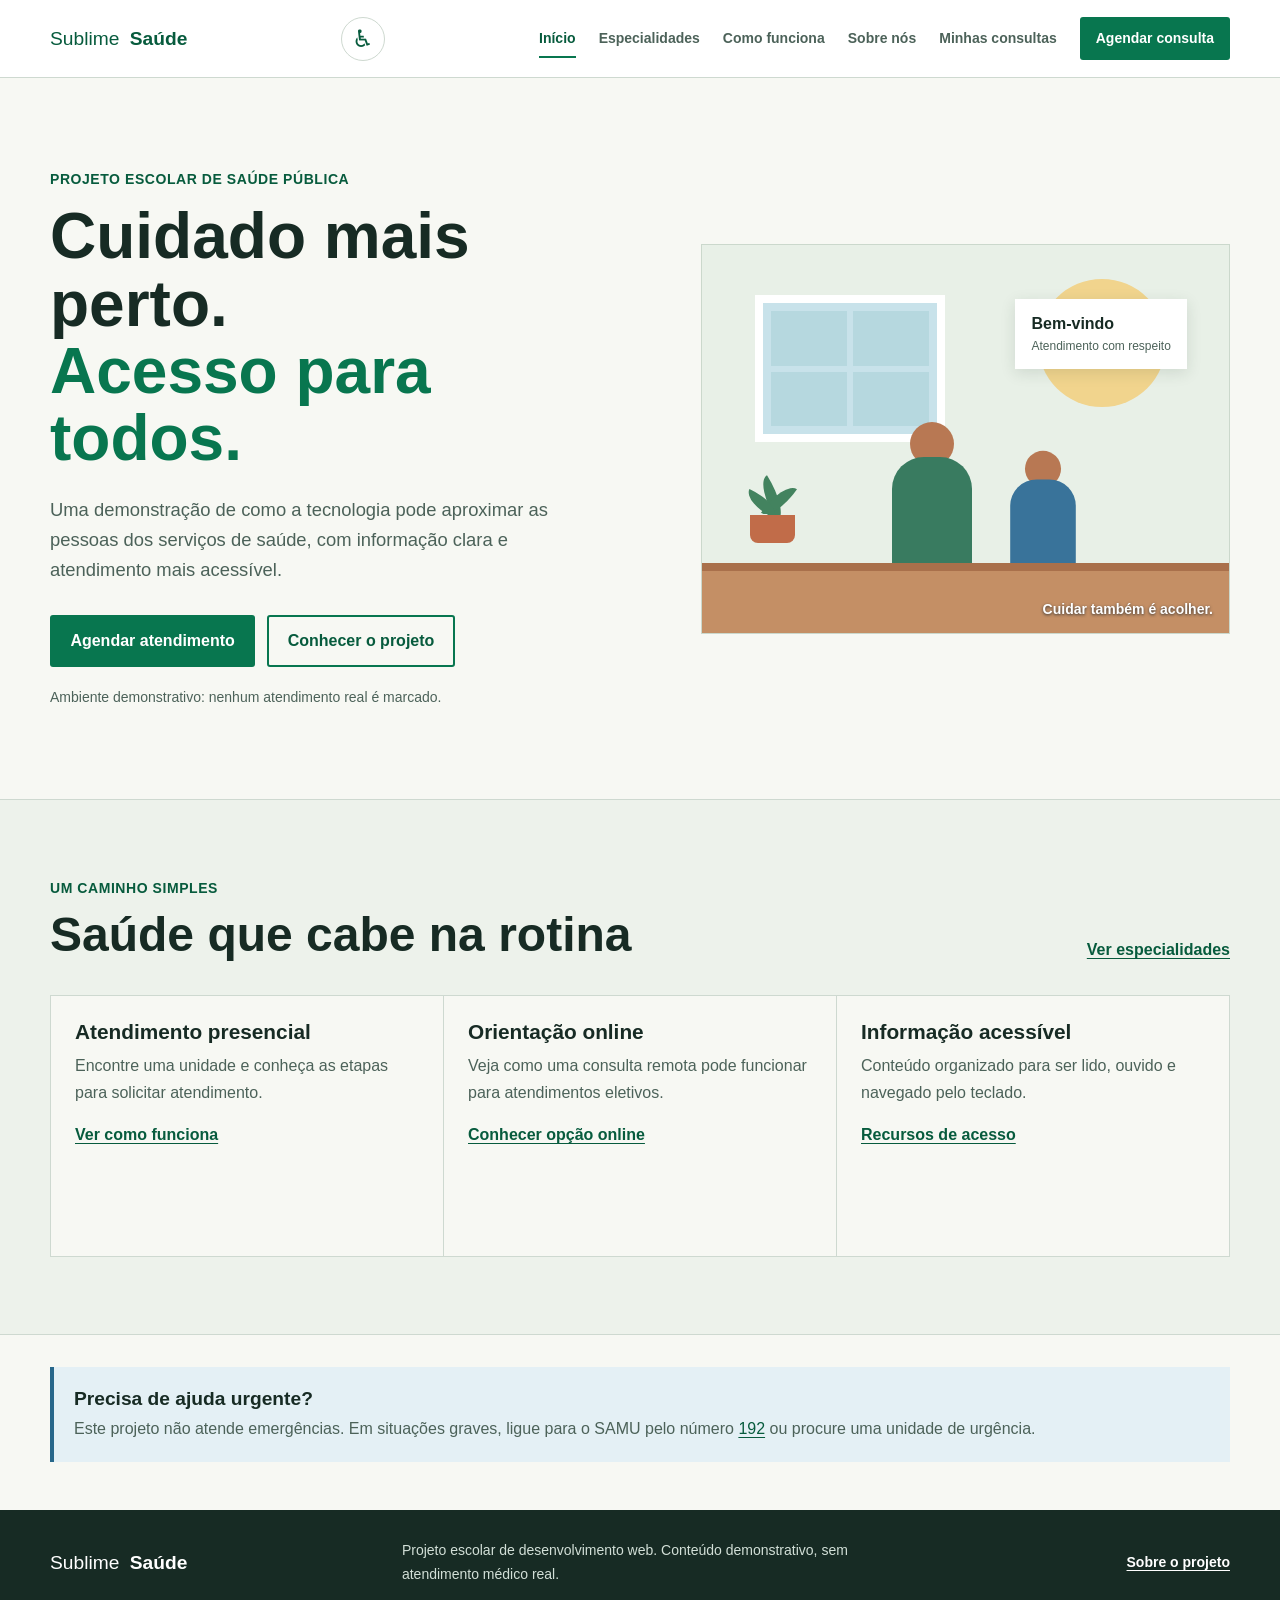
==== commit 7c2462a5: "Add local consultation history and access panel" ====
--- a/index.html
+++ b/index.html
@@ -1,90 +1,93 @@
-<!doctype html>
-<html lang="pt-BR">
-<head>
-    <meta charset="utf-8">
-    <meta name="viewport" content="width=device-width, initial-scale=1">
-    <meta name="description" content="Conheça o projeto escolar Sublime Saúde e suas formas demonstrativas de atendimento.">
-    <title>Início | Sublime Saúde</title>
-    <link rel="stylesheet" href="assets/css/style.css">
-    <script src="assets/js/app.js" defer></script>
-</head>
-<body>
-    <a class="skip-link" href="#conteudo">Pular para o conteúdo</a>
-    <div class="accessibility-bar" role="region" aria-label="Recursos de acessibilidade">
-        <div class="accessibility-inner">
-            <span class="accessibility-label">Acessibilidade</span>
-            <button class="utility-button" type="button" data-action="speak">Ouvir página</button>
-            <button class="utility-button" type="button" data-action="stop-speaking">Parar leitura</button>
-            <button class="utility-button" type="button" data-action="text-size" aria-pressed="false">Aumentar texto</button>
-            <button class="utility-button" type="button" data-action="contrast" aria-pressed="false">Alto contraste</button>
-            <span class="sr-only" data-accessibility-status role="status" aria-live="polite"></span>
-        </div>
-    </div>
-    <header class="site-header">
-        <a class="brand" href="index.html" aria-label="Sublime Saúde, início">Sublime <strong>Saúde</strong></a>
-        <button class="menu-toggle" type="button" aria-label="Abrir menu" aria-expanded="false" aria-controls="navegacao-principal" data-menu-toggle>Menu</button>
-        <nav class="site-nav" id="navegacao-principal" aria-label="Navegacao principal" data-site-nav>
-            <a href="index.html" aria-current="page">Início</a>
-            <a href="especialidades.html">Especialidades</a>
-            <a href="como-funciona.html">Como funciona</a>
-            <a href="sobre-nos.html">Sobre nós</a>
-            <a class="nav-cta" href="agendar-consulta.html">Agendar consulta</a>
-        </nav>
-    </header>
-
-    <main id="conteudo">
-        <section class="hero section-wrap">
-            <div class="hero-copy">
-                <p class="eyebrow">Projeto escolar de saúde pública</p>
-                <h1>Cuidado mais perto.<br><span>Acesso para todos.</span></h1>
-                <p class="hero-intro">Uma demonstração de como a tecnologia pode aproximar as pessoas dos serviços de saúde, com informação clara e atendimento mais acessível.</p>
-                <div class="button-row">
-                    <a class="button button-primary" href="agendar-consulta.html">Agendar atendimento</a>
-                    <a class="button button-secondary" href="como-funciona.html">Conhecer o projeto</a>
-                </div>
-            </div>
-            <div class="hero-art" role="img" aria-label="Ilustração de uma unidade de saúde com uma equipe pronta para acolher pacientes">
-                <div class="art-sun" aria-hidden="true"></div>
-                <div class="art-window" aria-hidden="true"><span></span><span></span><span></span><span></span></div>
-                <div class="art-plant" aria-hidden="true"><i></i><i></i><i></i><b></b></div>
-                <div class="art-person art-person-one" aria-hidden="true"><span></span><i></i></div>
-                <div class="art-person art-person-two" aria-hidden="true"><span></span><i></i></div>
-                <div class="art-counter" aria-hidden="true"></div>
-                <div class="art-sign"><span><strong>Bem-vindo</strong><small>Atendimento com respeito</small></span></div>
-                <p class="art-caption">Cuidar também é acolher.</p>
-            </div>
-        </section>
-
-        <section class="section-band" aria-labelledby="servicos-titulo">
-            <div class="section-wrap">
-                <div class="section-heading">
-                      <div><p class="eyebrow">Um caminho simples</p><h2 id="servicos-titulo">Saúde que cabe na rotina</h2></div>
-                      <a class="text-link" href="especialidades.html">Ver especialidades</a>
-                </div>
-                <div class="service-grid">
-                    <article class="service-item">
-                        <h3>Atendimento presencial</h3><p>Encontre uma unidade e conheça as etapas para solicitar atendimento.</p>
-                        <a href="agendar-consulta.html?modalidade=presencial">Ver como funciona</a>
-                    </article>
-                    <article class="service-item">
-                        <h3>Orientação online</h3><p>Veja como uma consulta remota pode funcionar para atendimentos eletivos.</p>
-                        <a href="agendar-consulta.html?modalidade=online">Conhecer opção online</a>
-                    </article>
-                    <article class="service-item">
-                        <h3>Informação acessível</h3><p>Conteúdo organizado para ser lido, ouvido e navegado pelo teclado.</p>
-                        <a href="como-funciona.html#acessibilidade">Recursos de acesso</a>
-                    </article>
-                </div>
-            </div>
-        </section>
-
-        <section class="emergency section-wrap" aria-labelledby="emergencia-titulo">
-            <div><h2 id="emergencia-titulo">Precisa de ajuda urgente?</h2><p>Este projeto não atende emergências. Em situações graves, ligue para o SAMU pelo número <a href="tel:192">192</a> ou procure uma unidade de urgência.</p></div>
-        </section>
-    </main>
-
-    <footer class="site-footer">
-        <div class="footer-inner"><a class="brand footer-brand" href="index.html">Sublime <strong>Saúde</strong></a><p>Projeto escolar de desenvolvimento web. Conteúdo demonstrativo, sem atendimento médico real.</p><a href="sobre-nos.html#projeto">Sobre o projeto</a></div>
-    </footer>
-</body>
-</html>
+<!doctype html>
+<html lang="pt-BR">
+<head>
+    <meta charset="utf-8">
+    <meta name="viewport" content="width=device-width, initial-scale=1">
+    <meta name="description" content="Conheça o projeto escolar Sublime Saúde e suas formas demonstrativas de atendimento.">
+    <title>Início | Sublime Saúde</title>
+    <link rel="stylesheet" href="assets/css/style.css">
+    <script src="assets/js/app.js" defer></script>
+</head>
+<body>
+    <a class="skip-link" href="#conteudo">Pular para o conteúdo</a>
+    <header class="site-header">
+        <a class="brand" href="index.html" aria-label="Sublime Saúde, início">Sublime <strong>Saúde</strong></a>
+        <div class="accessibility-widget" data-accessibility-widget>
+            <button class="accessibility-toggle" type="button" aria-label="Abrir opções de acessibilidade" aria-expanded="false" aria-controls="painel-acessibilidade" data-accessibility-toggle><span aria-hidden="true">♿︎</span></button>
+            <section class="accessibility-panel" id="painel-acessibilidade" aria-label="Opções de acessibilidade" data-accessibility-panel hidden>
+                <h2>Opções de acessibilidade</h2>
+                <button class="utility-button" type="button" data-action="speak">Ouvir página</button>
+                <button class="utility-button" type="button" data-action="stop-speaking">Parar leitura</button>
+                <button class="utility-button" type="button" data-action="text-size" aria-pressed="false">Aumentar texto</button>
+                <button class="utility-button" type="button" data-action="contrast" aria-pressed="false">Alto contraste</button>
+            </section>
+            <span class="sr-only" data-accessibility-status role="status" aria-live="polite"></span>
+        </div>
+        <button class="menu-toggle" type="button" aria-label="Abrir menu" aria-expanded="false" aria-controls="navegacao-principal" data-menu-toggle>Menu</button>
+        <nav class="site-nav" id="navegacao-principal" aria-label="Navegacao principal" data-site-nav>
+            <a href="index.html" aria-current="page">Início</a>
+            <a href="especialidades.html">Especialidades</a>
+            <a href="como-funciona.html">Como funciona</a>
+            <a href="sobre-nos.html">Sobre nós</a>
+            <a href="minhas-consultas.html">Minhas consultas</a>
+            <a class="nav-cta" href="agendar-consulta.html">Agendar consulta</a>
+        </nav>
+    </header>
+
+    <main id="conteudo">
+        <section class="hero section-wrap">
+            <div class="hero-copy">
+                <p class="eyebrow">Projeto escolar de saúde pública</p>
+                <h1>Cuidado mais perto.<br><span>Acesso para todos.</span></h1>
+                <p class="hero-intro">Uma demonstração de como a tecnologia pode aproximar as pessoas dos serviços de saúde, com informação clara e atendimento mais acessível.</p>
+                <div class="button-row">
+                    <a class="button button-primary" href="agendar-consulta.html">Agendar atendimento</a>
+                    <a class="button button-secondary" href="como-funciona.html">Conhecer o projeto</a>
+                </div>
+                <p class="demo-note">Ambiente demonstrativo: nenhum atendimento real é marcado.</p>
+            </div>
+            <div class="hero-art" role="img" aria-label="Ilustração de uma unidade de saúde com uma equipe pronta para acolher pacientes">
+                <div class="art-sun" aria-hidden="true"></div>
+                <div class="art-window" aria-hidden="true"><span></span><span></span><span></span><span></span></div>
+                <div class="art-plant" aria-hidden="true"><i></i><i></i><i></i><b></b></div>
+                <div class="art-person art-person-one" aria-hidden="true"><span></span><i></i></div>
+                <div class="art-person art-person-two" aria-hidden="true"><span></span><i></i></div>
+                <div class="art-counter" aria-hidden="true"></div>
+                <div class="art-sign"><span><strong>Bem-vindo</strong><small>Atendimento com respeito</small></span></div>
+                <p class="art-caption">Cuidar também é acolher.</p>
+            </div>
+        </section>
+
+        <section class="section-band" aria-labelledby="servicos-titulo">
+            <div class="section-wrap">
+                <div class="section-heading">
+                      <div><p class="eyebrow">Um caminho simples</p><h2 id="servicos-titulo">Saúde que cabe na rotina</h2></div>
+                      <a class="text-link" href="especialidades.html">Ver especialidades</a>
+                </div>
+                <div class="service-grid">
+                    <article class="service-item">
+                        <h3>Atendimento presencial</h3><p>Encontre uma unidade e conheça as etapas para solicitar atendimento.</p>
+                        <a href="agendar-consulta.html?modalidade=presencial">Ver como funciona</a>
+                    </article>
+                    <article class="service-item">
+                        <h3>Orientação online</h3><p>Veja como uma consulta remota pode funcionar para atendimentos eletivos.</p>
+                        <a href="agendar-consulta.html?modalidade=online">Conhecer opção online</a>
+                    </article>
+                    <article class="service-item">
+                        <h3>Informação acessível</h3><p>Conteúdo organizado para ser lido, ouvido e navegado pelo teclado.</p>
+                        <a href="como-funciona.html#acessibilidade">Recursos de acesso</a>
+                    </article>
+                </div>
+            </div>
+        </section>
+
+        <section class="emergency section-wrap" aria-labelledby="emergencia-titulo">
+            <div><h2 id="emergencia-titulo">Precisa de ajuda urgente?</h2><p>Este projeto não atende emergências. Em situações graves, ligue para o SAMU pelo número <a href="tel:192">192</a> ou procure uma unidade de urgência.</p></div>
+        </section>
+    </main>
+
+    <footer class="site-footer">
+        <div class="footer-inner"><a class="brand footer-brand" href="index.html">Sublime <strong>Saúde</strong></a><p>Projeto escolar de desenvolvimento web. Conteúdo demonstrativo, sem atendimento médico real.</p><a href="sobre-nos.html#projeto">Sobre o projeto</a></div>
+    </footer>
+</body>
+</html>
--- a/assets/css/style.css
+++ b/assets/css/style.css
@@ -1,200 +1,219 @@
-@charset "UTF-8";
-
-:root {
-  color-scheme: light;
-  --ink: #172b24;
-  --muted: #4c6259;
-  --green: #08764f;
-  --green-dark: #075b3d;
-  --green-soft: #e3f0e7;
-  --blue: #27678a;
-  --blue-soft: #e4f0f5;
-  --gold: #a96b13;
-  --gold-soft: #f7efd9;
-  --paper: #f7f8f3;
-  --white: #ffffff;
-  --line: #ced9d0;
-  --focus: #f0a923;
-  --body-size: 1rem;
-  --small-size: 0.875rem;
-  font-family: "Trebuchet MS", "Segoe UI", sans-serif;
-  font-synthesis: none;
-  text-rendering: optimizeLegibility;
-}
-
-* { box-sizing: border-box; }
-html { scroll-behavior: smooth; }
-body { margin: 0; background: var(--paper); color: var(--ink); font-size: var(--body-size); line-height: 1.65; }
-body.text-large { --body-size: 1.2rem; --small-size: 1rem; }
-body.high-contrast { --ink: #000000; --muted: #222222; --green: #005b26; --green-dark: #003d18; --green-soft: #e5ffe9; --blue: #003d75; --blue-soft: #e5f1ff; --gold: #704000; --gold-soft: #fff3c7; --paper: #ffffff; --white: #ffffff; --line: #333333; --focus: #ffb000; }
-a { color: var(--green-dark); text-underline-offset: 0.2em; }
-a:hover { color: var(--blue); }
-button, input, select { font: inherit; }
-button, a, input, select { -webkit-tap-highlight-color: transparent; }
-:focus-visible { outline: 3px solid var(--focus); outline-offset: 3px; }
-[hidden] { display: none !important; }
-.sr-only { position: absolute; width: 1px; height: 1px; padding: 0; margin: -1px; overflow: hidden; clip: rect(0, 0, 0, 0); white-space: nowrap; border: 0; }
-.skip-link { position: absolute; z-index: 10; top: 0.5rem; left: 0.5rem; padding: 0.75rem 1rem; background: var(--ink); color: var(--white); transform: translateY(-160%); }
-.skip-link:focus { transform: translateY(0); color: var(--white); }
-
-.accessibility-bar { background: var(--ink); color: var(--white); }
-.accessibility-inner { width: min(1180px, calc(100% - 2rem)); min-height: 44px; margin: 0 auto; display: flex; align-items: center; justify-content: flex-end; gap: 0.45rem; }
-.accessibility-label { margin-right: auto; font-size: var(--small-size); font-weight: 700; }
-.utility-button { border: 1px solid #8fa69a; border-radius: 3px; background: transparent; color: var(--white); padding: 0.25rem 0.55rem; cursor: pointer; font-size: var(--small-size); line-height: 1.3; }
-.utility-button:hover, .utility-button[aria-pressed="true"] { background: var(--white); color: var(--ink); }
-.site-header { min-height: 78px; padding: 0 max(1rem, calc((100% - 1180px) / 2)); display: flex; align-items: center; justify-content: space-between; gap: 1.5rem; background: var(--white); border-bottom: 1px solid var(--line); position: relative; z-index: 5; }
-.brand { color: var(--green-dark); display: inline-flex; gap: 0.65rem; align-items: center; text-decoration: none; font-size: 1.2rem; font-weight: 500; white-space: nowrap; }
-.brand:hover { color: var(--green-dark); }
-.brand strong { font-weight: 800; }
-.site-nav { display: flex; align-items: center; gap: clamp(0.75rem, 1.8vw, 1.6rem); }
-.site-nav a { color: var(--muted); text-decoration: none; font-size: var(--small-size); font-weight: 700; padding: 0.5rem 0; }
-.site-nav a:hover, .site-nav a[aria-current="page"] { color: var(--green-dark); }
-.site-nav a[aria-current="page"]:not(.nav-cta) { box-shadow: inset 0 -2px var(--green); }
-.site-nav .nav-cta { padding: 0.65rem 1rem; background: var(--green); color: var(--white); border-radius: 3px; }
-.site-nav .nav-cta:hover { background: var(--green-dark); color: var(--white); }
-.menu-toggle { display: none; border: 1px solid var(--line); background: var(--white); color: var(--ink); min-width: 44px; min-height: 44px; cursor: pointer; }
-
-.section-wrap { width: min(1180px, calc(100% - 2rem)); margin-inline: auto; }
-.hero { min-height: 555px; padding-block: clamp(3rem, 7vw, 6rem); display: grid; grid-template-columns: 1fr 0.92fr; gap: clamp(2rem, 6vw, 5rem); align-items: center; }
-.hero-copy { max-width: 590px; }
-.eyebrow { margin: 0 0 0.8rem; color: var(--green-dark); font-size: var(--small-size); font-weight: 800; letter-spacing: 0.04em; text-transform: uppercase; }
-h1, h2, h3, p { overflow-wrap: break-word; }
-h1, h2, h3 { line-height: 1.2; }
-.hero h1 { margin: 0; max-width: 650px; font-size: clamp(2.7rem, 5vw, 4.25rem); letter-spacing: 0; line-height: 1.05; }
-.hero h1 span { color: var(--green); }
-.hero-intro { max-width: 540px; margin: 1.4rem 0 1.8rem; color: var(--muted); font-size: 1.15rem; }
-.button-row { display: flex; flex-wrap: wrap; gap: 0.75rem; }
-.button { min-height: 48px; display: inline-flex; justify-content: center; align-items: center; gap: 0.75rem; padding: 0.7rem 1.15rem; border: 2px solid transparent; border-radius: 3px; text-align: center; text-decoration: none; font-weight: 800; cursor: pointer; }
-.button-primary { background: var(--green); color: var(--white); }
-.button-primary:hover { background: var(--green-dark); color: var(--white); }
-.button-secondary { border-color: var(--green); background: transparent; color: var(--green-dark); }
-.button-secondary:hover { background: var(--green-soft); color: var(--green-dark); }
-.demo-note { margin: 1.2rem 0 0; color: var(--muted); font-size: var(--small-size); }
-
-.hero-art { min-height: 390px; position: relative; overflow: hidden; background: #e8f0e7; border: 1px solid #cbd8cc; isolation: isolate; }
-.art-sun { position: absolute; width: 8rem; height: 8rem; right: 12%; top: 9%; border-radius: 50%; background: #f1d48d; }
-.art-window { position: absolute; top: 13%; left: 10%; width: 36%; height: 38%; display: grid; grid-template-columns: 1fr 1fr; grid-template-rows: 1fr 1fr; gap: 0.4rem; padding: 0.5rem; border: 0.5rem solid #fff; background: #c8e2ea; }
-.art-window span { background: #b6d8df; }
-.art-plant { position: absolute; z-index: 2; bottom: 23%; left: 7%; width: 4rem; height: 5.5rem; }
-.art-plant i { position: absolute; bottom: 1.4rem; left: 1.55rem; width: 1rem; height: 2.8rem; background: #43835f; border-radius: 100% 0 100% 0; transform: rotate(-32deg); }
-.art-plant i:nth-child(2) { transform: rotate(35deg); left: 2rem; height: 2.5rem; }
-.art-plant i:nth-child(3) { transform: rotate(-65deg); left: 0.9rem; height: 2.2rem; }
-.art-plant b { position: absolute; bottom: 0; left: 0.7rem; width: 2.8rem; height: 1.8rem; background: #c16c49; border-radius: 0 0 0.5rem 0.5rem; }
-.art-person { position: absolute; z-index: 3; bottom: 13%; width: 5rem; height: 10rem; }
-.art-person span { position: absolute; top: 0; left: 1.15rem; width: 2.75rem; height: 2.75rem; border-radius: 50%; background: #b87853; }
-.art-person i { position: absolute; left: 0; bottom: 0; width: 5rem; height: 7.8rem; border-radius: 2rem 2rem 0.2rem 0.2rem; background: #397b60; }
-.art-person-one { left: 36%; }
-.art-person-two { left: 57%; transform: scale(0.82); transform-origin: bottom; }
-.art-person-two i { background: #39739a; }
-.art-counter { position: absolute; z-index: 4; right: 0; bottom: 0; width: 100%; height: 18%; background: #c48f65; border-top: 0.5rem solid #a9704b; }
-.art-sign { position: absolute; z-index: 5; top: 14%; right: 8%; display: flex; align-items: center; padding: 0.75rem 1rem; background: var(--white); box-shadow: 0 4px 14px #20372a20; }
-.art-sign strong, .art-sign small { display: block; }
-.art-sign small { color: var(--muted); font-size: 0.75rem; }
-.art-caption { position: absolute; z-index: 5; right: 1rem; bottom: 0.7rem; margin: 0; color: #fff; font-size: var(--small-size); font-weight: 700; text-shadow: 0 1px 3px #333; }
-
-.section-band { padding-block: clamp(3rem, 6vw, 5rem); background: #edf2eb; border-block: 1px solid var(--line); }
-.section-heading { margin-bottom: 2rem; display: flex; justify-content: space-between; align-items: end; gap: 1rem; }
-.section-heading .eyebrow { margin-bottom: 0.35rem; }
-.section-heading h2, .page-heading h1 { margin: 0; font-size: clamp(2rem, 4vw, 3rem); }
-.text-link { font-weight: 800; text-decoration-thickness: 1px; }
-.service-grid { display: grid; grid-template-columns: repeat(3, 1fr); gap: 1px; background: var(--line); border: 1px solid var(--line); }
-.service-item { min-height: 260px; position: relative; padding: 1.5rem; background: var(--paper); }
-.service-item h3 { margin: 0 0 0.5rem; font-size: 1.3rem; }
-.service-item p { min-height: 3.2rem; margin: 0 0 1rem; color: var(--muted); }
-.service-item > a { font-weight: 800; }
-.emergency { margin-block: 2rem 3rem; padding: 1.25rem; background: var(--blue-soft); border-left: 4px solid var(--blue); }
-.emergency h2 { margin: 0 0 0.35rem; font-size: 1.2rem; }
-.emergency p { margin: 0; color: var(--muted); }
-
-.page-main { width: min(1000px, calc(100% - 2rem)); min-height: 65vh; margin: 0 auto; padding-block: clamp(2.5rem, 6vw, 5rem); }
-.page-heading { max-width: 760px; margin-bottom: 2.5rem; }
-.page-heading h1 { margin-bottom: 0.8rem; }
-.page-heading > p:last-child { max-width: 700px; margin: 0; color: var(--muted); font-size: 1.1rem; }
-.specialty-grid { display: grid; grid-template-columns: repeat(3, 1fr); gap: 1rem; }
-.specialty-card { padding: 1.4rem; background: var(--white); border: 1px solid var(--line); border-top: 3px solid var(--green); }
-.specialty-card h2 { margin: 0 0 0.5rem; font-size: 1.35rem; }
-.specialty-card p { min-height: 4rem; margin: 0 0 1rem; color: var(--muted); }
-.notice { margin-top: 1.5rem; padding: 1rem 1.15rem; background: var(--gold-soft); border-left: 4px solid var(--gold); }
-.notice p { display: inline; margin: 0 0 0 0.35rem; color: var(--ink); }
-.page-action { margin-top: 2rem; }
-.steps-list { margin: 0; padding: 0; list-style: none; border-top: 1px solid var(--line); }
-.steps-list li { display: grid; grid-template-columns: 4rem 1fr; gap: 1rem; padding: 1.5rem 0; border-bottom: 1px solid var(--line); }
-.step-number { color: var(--green); font-size: 1.6rem; font-weight: 800; }
-.steps-list h2 { margin: 0 0 0.4rem; font-size: 1.3rem; }
-.steps-list p { max-width: 680px; margin: 0; color: var(--muted); }
-.accessibility-explainer { margin-top: 3rem; padding: clamp(1rem, 4vw, 2rem); background: var(--white); border: 1px solid var(--line); }
-.accessibility-explainer > h2 { margin: 0 0 1.5rem; font-size: 1.8rem; }
-.accessibility-grid { display: grid; grid-template-columns: repeat(3, 1fr); gap: 1.25rem; }
-.accessibility-grid h3 { margin: 0 0 0.5rem; font-size: 1.1rem; }
-.accessibility-grid p { margin: 0; color: var(--muted); }
-.accessibility-explainer .notice { margin-top: 1.5rem; }
-.about-layout { display: grid; grid-template-columns: 0.9fr 1.1fr; gap: 2rem; }
-.about-lead { padding: 1.5rem; background: var(--green-dark); color: var(--white); }
-.about-lead h2 { margin: 1rem 0; font-size: 1.8rem; }
-.about-lead p { margin: 0; color: #e2eee6; }
-.about-details article { padding: 0.25rem 0 1.2rem; border-bottom: 1px solid var(--line); }
-.about-details article + article { padding-top: 1.1rem; }
-.about-details h3 { margin: 0 0 0.45rem; font-size: 1.2rem; }
-.about-details p { margin: 0; color: var(--muted); }
-
-.booking-main { width: min(1060px, calc(100% - 2rem)); }
-.booking-layout { display: grid; grid-template-columns: 1.25fr 0.75fr; gap: 1.25rem; align-items: start; }
-.booking-form { padding: clamp(1rem, 4vw, 2rem); background: var(--white); border: 1px solid var(--line); }
-.form-field { margin-bottom: 1.1rem; }
-.form-field label { display: block; margin-bottom: 0.4rem; font-weight: 800; }
-.form-field input, .form-field select { width: 100%; min-height: 48px; padding: 0.6rem 0.75rem; border: 1px solid #8d9e93; border-radius: 2px; background: var(--white); color: var(--ink); }
-.form-row { display: grid; grid-template-columns: 1fr 1fr; gap: 1rem; }
-.form-submit { width: 100%; margin-top: 0.2rem; }
-.form-footnote { margin: 1rem 0 0; color: var(--muted); font-size: var(--small-size); }
-.booking-aside { padding: 1.5rem; background: var(--green-soft); border-top: 4px solid var(--green); }
-.aside-index { color: var(--green-dark); font-size: var(--small-size); font-weight: 900; }
-.booking-aside h2 { margin: 0.8rem 0; font-size: 1.5rem; }
-.booking-aside p { color: var(--muted); }
-.booking-aside ol { padding-left: 1.2rem; }
-.booking-aside li { padding: 0.2rem 0; }
-.booking-aside .aside-note { margin: 1.5rem 0 0; padding-top: 1rem; border-top: 1px solid var(--line); font-weight: 700; }
-.confirmation { margin-top: 1.5rem; padding: 1.2rem; background: var(--blue-soft); border: 1px solid var(--blue); }
-.confirmation h2 { margin: 0 0 0.4rem; font-size: 1.25rem; }
-.confirmation p { margin: 0; }
-.confirmation-note { margin-top: 0.35rem !important; color: var(--muted); font-size: var(--small-size); }
-
-.site-footer { background: var(--ink); color: var(--white); }
-.footer-inner { width: min(1180px, calc(100% - 2rem)); min-height: 105px; margin: 0 auto; padding-block: 1.5rem; display: flex; justify-content: space-between; align-items: center; gap: 1.5rem; }
-.footer-brand, .footer-brand:hover { color: var(--white); }
-.footer-inner p { max-width: 510px; margin: 0; color: #d2dfd7; font-size: var(--small-size); }
-.footer-inner > a:last-child { color: var(--white); font-size: var(--small-size); font-weight: 700; white-space: nowrap; }
-
-@media (max-width: 850px) {
-  .site-header { min-height: 70px; }
-  .menu-toggle { display: inline-grid; place-items: center; }
-  .site-nav { display: none; position: absolute; top: 100%; left: 0; right: 0; padding: 0.7rem 1rem 1rem; background: var(--white); border-bottom: 1px solid var(--line); box-shadow: 0 8px 14px #172b2417; }
-  .site-nav.is-open { display: grid; gap: 0.15rem; }
-  .site-nav a { padding: 0.75rem; }
-  .site-nav .nav-cta { text-align: center; margin-top: 0.35rem; }
-  .hero { grid-template-columns: 1fr 0.85fr; gap: 1.5rem; }
-  .hero-art { min-height: 340px; }
-  .specialty-grid { grid-template-columns: repeat(2, 1fr); }
-}
-@media (max-width: 640px) {
-  .accessibility-inner { width: calc(100% - 1rem); padding-block: 0.45rem; justify-content: flex-start; flex-wrap: wrap; }
-  .accessibility-label { flex-basis: 100%; }
-  .utility-button { min-height: 38px; }
-  .site-header { padding-inline: 1rem; }
-  .hero { min-height: 0; padding-block: 3rem; grid-template-columns: 1fr; }
-  .hero h1 { font-size: clamp(2.4rem, 11vw, 3.3rem); }
-  .hero-art { min-height: 300px; }
-  .section-heading { align-items: flex-start; flex-direction: column; }
-  .service-grid { grid-template-columns: 1fr; }
-  .service-item { min-height: 0; }
-  .service-item p { min-height: 0; }
-  .emergency { margin-block: 1.5rem 2rem; }
-  .specialty-grid, .accessibility-grid, .about-layout, .booking-layout { grid-template-columns: 1fr; }
-  .specialty-card p { min-height: 0; }
-  .page-heading { margin-bottom: 1.75rem; }
-  .steps-list li { grid-template-columns: 2.75rem 1fr; gap: 0.6rem; }
-  .form-row { grid-template-columns: 1fr; gap: 0; }
-  .footer-inner { align-items: flex-start; flex-direction: column; gap: 0.75rem; }
-}
-@media (prefers-reduced-motion: reduce) {
-  *, *::before, *::after { scroll-behavior: auto !important; transition-duration: 0.01ms !important; animation-duration: 0.01ms !important; }
-}
+@charset "UTF-8";
+
+:root {
+  color-scheme: light;
+  --ink: #172b24;
+  --muted: #4c6259;
+  --green: #08764f;
+  --green-dark: #075b3d;
+  --green-soft: #e3f0e7;
+  --blue: #27678a;
+  --blue-soft: #e4f0f5;
+  --gold: #a96b13;
+  --gold-soft: #f7efd9;
+  --paper: #f7f8f3;
+  --white: #ffffff;
+  --line: #ced9d0;
+  --focus: #f0a923;
+  --body-size: 1rem;
+  --small-size: 0.875rem;
+  font-family: "Trebuchet MS", "Segoe UI", sans-serif;
+  font-synthesis: none;
+  text-rendering: optimizeLegibility;
+}
+
+* { box-sizing: border-box; }
+html { scroll-behavior: smooth; }
+body { margin: 0; background: var(--paper); color: var(--ink); font-size: var(--body-size); line-height: 1.65; }
+body.text-large { --body-size: 1.2rem; --small-size: 1rem; }
+body.high-contrast { --ink: #000000; --muted: #222222; --green: #005b26; --green-dark: #003d18; --green-soft: #e5ffe9; --blue: #003d75; --blue-soft: #e5f1ff; --gold: #704000; --gold-soft: #fff3c7; --paper: #ffffff; --white: #ffffff; --line: #333333; --focus: #ffb000; }
+a { color: var(--green-dark); text-underline-offset: 0.2em; }
+a:hover { color: var(--blue); }
+button, input, select { font: inherit; }
+button, a, input, select { -webkit-tap-highlight-color: transparent; }
+:focus-visible { outline: 3px solid var(--focus); outline-offset: 3px; }
+[hidden] { display: none !important; }
+.sr-only { position: absolute; width: 1px; height: 1px; padding: 0; margin: -1px; overflow: hidden; clip: rect(0, 0, 0, 0); white-space: nowrap; border: 0; }
+.skip-link { position: absolute; z-index: 10; top: 0.5rem; left: 0.5rem; padding: 0.75rem 1rem; background: var(--ink); color: var(--white); transform: translateY(-160%); }
+.skip-link:focus { transform: translateY(0); color: var(--white); }
+
+.accessibility-widget { position: relative; }
+.accessibility-toggle { width: 44px; height: 44px; display: grid; place-items: center; border: 1px solid var(--line); border-radius: 50%; background: var(--white); color: var(--green-dark); cursor: pointer; }
+.accessibility-toggle span { font-family: "Segoe UI Symbol", sans-serif; font-size: 1.5rem; font-variant-emoji: text; line-height: 1; }
+.accessibility-toggle:hover, .accessibility-toggle[aria-expanded="true"] { background: var(--green-soft); }
+.accessibility-panel { position: absolute; z-index: 10; top: calc(100% + 0.75rem); right: 0; width: min(19rem, calc(100vw - 2rem)); padding: 1rem; display: grid; gap: 0.5rem; background: var(--white); border: 1px solid var(--line); box-shadow: 0 8px 24px #172b2420; }
+.accessibility-panel h2 { margin: 0 0 0.35rem; font-size: 1rem; }
+.utility-button { min-height: 42px; padding: 0.55rem 0.7rem; border: 1px solid var(--line); border-radius: 2px; background: var(--white); color: var(--ink); text-align: left; cursor: pointer; font-size: var(--small-size); }
+.utility-button:hover, .utility-button[aria-pressed="true"] { background: var(--green-soft); border-color: var(--green); }
+.site-header { min-height: 78px; padding: 0 max(1rem, calc((100% - 1180px) / 2)); display: flex; align-items: center; justify-content: space-between; gap: 1.5rem; background: var(--white); border-bottom: 1px solid var(--line); position: relative; z-index: 5; }
+.brand { color: var(--green-dark); display: inline-flex; gap: 0.65rem; align-items: center; text-decoration: none; font-size: 1.2rem; font-weight: 500; white-space: nowrap; }
+.brand:hover { color: var(--green-dark); }
+.brand strong { font-weight: 800; }
+.site-nav { display: flex; align-items: center; gap: clamp(0.75rem, 1.8vw, 1.6rem); }
+.site-nav a { color: var(--muted); text-decoration: none; font-size: var(--small-size); font-weight: 700; padding: 0.5rem 0; }
+.site-nav a:hover, .site-nav a[aria-current="page"] { color: var(--green-dark); }
+.site-nav a[aria-current="page"]:not(.nav-cta) { box-shadow: inset 0 -2px var(--green); }
+.site-nav .nav-cta { padding: 0.65rem 1rem; background: var(--green); color: var(--white); border-radius: 3px; }
+.site-nav .nav-cta:hover { background: var(--green-dark); color: var(--white); }
+.menu-toggle { display: none; border: 1px solid var(--line); background: var(--white); color: var(--ink); min-width: 44px; min-height: 44px; cursor: pointer; }
+
+.section-wrap { width: min(1180px, calc(100% - 2rem)); margin-inline: auto; }
+.hero { min-height: 555px; padding-block: clamp(3rem, 7vw, 6rem); display: grid; grid-template-columns: 1fr 0.92fr; gap: clamp(2rem, 6vw, 5rem); align-items: center; }
+.hero-copy { max-width: 590px; }
+.eyebrow { margin: 0 0 0.8rem; color: var(--green-dark); font-size: var(--small-size); font-weight: 800; letter-spacing: 0.04em; text-transform: uppercase; }
+h1, h2, h3, p { overflow-wrap: break-word; }
+h1, h2, h3 { line-height: 1.2; }
+.hero h1 { margin: 0; max-width: 650px; font-size: clamp(2.7rem, 5vw, 4.25rem); letter-spacing: 0; line-height: 1.05; }
+.hero h1 span { color: var(--green); }
+.hero-intro { max-width: 540px; margin: 1.4rem 0 1.8rem; color: var(--muted); font-size: 1.15rem; }
+.button-row { display: flex; flex-wrap: wrap; gap: 0.75rem; }
+.button { min-height: 48px; display: inline-flex; justify-content: center; align-items: center; gap: 0.75rem; padding: 0.7rem 1.15rem; border: 2px solid transparent; border-radius: 3px; text-align: center; text-decoration: none; font-weight: 800; cursor: pointer; }
+.button-primary { background: var(--green); color: var(--white); }
+.button-primary:hover { background: var(--green-dark); color: var(--white); }
+.button-secondary { border-color: var(--green); background: transparent; color: var(--green-dark); }
+.button-secondary:hover { background: var(--green-soft); color: var(--green-dark); }
+.demo-note { margin: 1.2rem 0 0; color: var(--muted); font-size: var(--small-size); }
+
+.hero-art { min-height: 390px; position: relative; overflow: hidden; background: #e8f0e7; border: 1px solid #cbd8cc; isolation: isolate; }
+.art-sun { position: absolute; width: 8rem; height: 8rem; right: 12%; top: 9%; border-radius: 50%; background: #f1d48d; }
+.art-window { position: absolute; top: 13%; left: 10%; width: 36%; height: 38%; display: grid; grid-template-columns: 1fr 1fr; grid-template-rows: 1fr 1fr; gap: 0.4rem; padding: 0.5rem; border: 0.5rem solid #fff; background: #c8e2ea; }
+.art-window span { background: #b6d8df; }
+.art-plant { position: absolute; z-index: 2; bottom: 23%; left: 7%; width: 4rem; height: 5.5rem; }
+.art-plant i { position: absolute; bottom: 1.4rem; left: 1.55rem; width: 1rem; height: 2.8rem; background: #43835f; border-radius: 100% 0 100% 0; transform: rotate(-32deg); }
+.art-plant i:nth-child(2) { transform: rotate(35deg); left: 2rem; height: 2.5rem; }
+.art-plant i:nth-child(3) { transform: rotate(-65deg); left: 0.9rem; height: 2.2rem; }
+.art-plant b { position: absolute; bottom: 0; left: 0.7rem; width: 2.8rem; height: 1.8rem; background: #c16c49; border-radius: 0 0 0.5rem 0.5rem; }
+.art-person { position: absolute; z-index: 3; bottom: 13%; width: 5rem; height: 10rem; }
+.art-person span { position: absolute; top: 0; left: 1.15rem; width: 2.75rem; height: 2.75rem; border-radius: 50%; background: #b87853; }
+.art-person i { position: absolute; left: 0; bottom: 0; width: 5rem; height: 7.8rem; border-radius: 2rem 2rem 0.2rem 0.2rem; background: #397b60; }
+.art-person-one { left: 36%; }
+.art-person-two { left: 57%; transform: scale(0.82); transform-origin: bottom; }
+.art-person-two i { background: #39739a; }
+.art-counter { position: absolute; z-index: 4; right: 0; bottom: 0; width: 100%; height: 18%; background: #c48f65; border-top: 0.5rem solid #a9704b; }
+.art-sign { position: absolute; z-index: 5; top: 14%; right: 8%; display: flex; align-items: center; padding: 0.75rem 1rem; background: var(--white); box-shadow: 0 4px 14px #20372a20; }
+.art-sign strong, .art-sign small { display: block; }
+.art-sign small { color: var(--muted); font-size: 0.75rem; }
+.art-caption { position: absolute; z-index: 5; right: 1rem; bottom: 0.7rem; margin: 0; color: #fff; font-size: var(--small-size); font-weight: 700; text-shadow: 0 1px 3px #333; }
+
+.section-band { padding-block: clamp(3rem, 6vw, 5rem); background: #edf2eb; border-block: 1px solid var(--line); }
+.section-heading { margin-bottom: 2rem; display: flex; justify-content: space-between; align-items: end; gap: 1rem; }
+.section-heading .eyebrow { margin-bottom: 0.35rem; }
+.section-heading h2, .page-heading h1 { margin: 0; font-size: clamp(2rem, 4vw, 3rem); }
+.text-link { font-weight: 800; text-decoration-thickness: 1px; }
+.service-grid { display: grid; grid-template-columns: repeat(3, 1fr); gap: 1px; background: var(--line); border: 1px solid var(--line); }
+.service-item { min-height: 260px; position: relative; padding: 1.5rem; background: var(--paper); }
+.service-item h3 { margin: 0 0 0.5rem; font-size: 1.3rem; }
+.service-item p { min-height: 3.2rem; margin: 0 0 1rem; color: var(--muted); }
+.service-item > a { font-weight: 800; }
+.emergency { margin-block: 2rem 3rem; padding: 1.25rem; background: var(--blue-soft); border-left: 4px solid var(--blue); }
+.emergency h2 { margin: 0 0 0.35rem; font-size: 1.2rem; }
+.emergency p { margin: 0; color: var(--muted); }
+
+.page-main { width: min(1000px, calc(100% - 2rem)); min-height: 65vh; margin: 0 auto; padding-block: clamp(2.5rem, 6vw, 5rem); }
+.page-heading { max-width: 760px; margin-bottom: 2.5rem; }
+.page-heading h1 { margin-bottom: 0.8rem; }
+.page-heading > p:last-child { max-width: 700px; margin: 0; color: var(--muted); font-size: 1.1rem; }
+.specialty-grid { display: grid; grid-template-columns: repeat(3, 1fr); gap: 1rem; }
+.specialty-card { padding: 1.4rem; background: var(--white); border: 1px solid var(--line); border-top: 3px solid var(--green); }
+.specialty-card h2 { margin: 0 0 0.5rem; font-size: 1.35rem; }
+.specialty-card p { min-height: 4rem; margin: 0 0 1rem; color: var(--muted); }
+.notice { margin-top: 1.5rem; padding: 1rem 1.15rem; background: var(--gold-soft); border-left: 4px solid var(--gold); }
+.notice p { display: inline; margin: 0 0 0 0.35rem; color: var(--ink); }
+.page-action { margin-top: 2rem; }
+.consultation-filters { display: inline-flex; margin-bottom: 1.25rem; border: 1px solid var(--line); background: var(--white); }
+.consultation-filters button { min-height: 44px; padding: 0.55rem 1rem; border: 0; background: transparent; color: var(--ink); font-weight: 700; cursor: pointer; }
+.consultation-filters button[aria-pressed="true"] { background: var(--green-dark); color: var(--white); }
+.consultation-list { display: grid; gap: 0.75rem; }
+.consultation-item { display: flex; align-items: flex-start; justify-content: space-between; gap: 1rem; padding: 1rem; background: var(--white); border: 1px solid var(--line); border-left: 4px solid var(--green); }
+.consultation-item[data-status="cancelada"] { border-left-color: var(--muted); }
+.consultation-item h2 { margin: 0 0 0.4rem; font-size: 1.15rem; }
+.consultation-item p { margin: 0.2rem 0; color: var(--muted); }
+.consultation-item .button { flex: 0 0 auto; }
+.consultation-empty { margin: 0; padding: 1.25rem; color: var(--muted); background: var(--white); border: 1px solid var(--line); }
+.local-storage-note { margin-top: 1.25rem; color: var(--muted); font-size: var(--small-size); }
+.steps-list { margin: 0; padding: 0; list-style: none; border-top: 1px solid var(--line); }
+.steps-list li { display: grid; grid-template-columns: 4rem 1fr; gap: 1rem; padding: 1.5rem 0; border-bottom: 1px solid var(--line); }
+.step-number { color: var(--green); font-size: 1.6rem; font-weight: 800; }
+.steps-list h2 { margin: 0 0 0.4rem; font-size: 1.3rem; }
+.steps-list p { max-width: 680px; margin: 0; color: var(--muted); }
+.accessibility-explainer { margin-top: 3rem; padding: clamp(1rem, 4vw, 2rem); background: var(--white); border: 1px solid var(--line); }
+.accessibility-explainer > h2 { margin: 0 0 1.5rem; font-size: 1.8rem; }
+.accessibility-grid { display: grid; grid-template-columns: repeat(3, 1fr); gap: 1.25rem; }
+.accessibility-grid h3 { margin: 0 0 0.5rem; font-size: 1.1rem; }
+.accessibility-grid p { margin: 0; color: var(--muted); }
+.accessibility-explainer .notice { margin-top: 1.5rem; }
+.about-layout { display: grid; grid-template-columns: 0.9fr 1.1fr; gap: 2rem; }
+.about-lead { padding: 1.5rem; background: var(--green-dark); color: var(--white); }
+.about-lead h2 { margin: 1rem 0; font-size: 1.8rem; }
+.about-lead p { margin: 0; color: #e2eee6; }
+.about-details article { padding: 0.25rem 0 1.2rem; border-bottom: 1px solid var(--line); }
+.about-details article + article { padding-top: 1.1rem; }
+.about-details h3 { margin: 0 0 0.45rem; font-size: 1.2rem; }
+.about-details p { margin: 0; color: var(--muted); }
+
+.booking-main { width: min(1060px, calc(100% - 2rem)); }
+.booking-layout { display: grid; grid-template-columns: 1.25fr 0.75fr; gap: 1.25rem; align-items: start; }
+.booking-form { padding: clamp(1rem, 4vw, 2rem); background: var(--white); border: 1px solid var(--line); }
+.form-field { margin-bottom: 1.1rem; }
+.form-field label { display: block; margin-bottom: 0.4rem; font-weight: 800; }
+.form-field input, .form-field select { width: 100%; min-height: 48px; padding: 0.6rem 0.75rem; border: 1px solid #8d9e93; border-radius: 2px; background: var(--white); color: var(--ink); }
+.form-row { display: grid; grid-template-columns: 1fr 1fr; gap: 1rem; }
+.form-submit { width: 100%; margin-top: 0.2rem; }
+.form-footnote { margin: 1rem 0 0; color: var(--muted); font-size: var(--small-size); }
+.booking-aside { padding: 1.5rem; background: var(--green-soft); border-top: 4px solid var(--green); }
+.aside-index { color: var(--green-dark); font-size: var(--small-size); font-weight: 900; }
+.booking-aside h2 { margin: 0.8rem 0; font-size: 1.5rem; }
+.booking-aside p { color: var(--muted); }
+.booking-aside ol { padding-left: 1.2rem; }
+.booking-aside li { padding: 0.2rem 0; }
+.booking-aside .aside-note { margin: 1.5rem 0 0; padding-top: 1rem; border-top: 1px solid var(--line); font-weight: 700; }
+.confirmation { margin-top: 1.5rem; padding: 1.2rem; background: var(--blue-soft); border: 1px solid var(--blue); }
+.confirmation h2 { margin: 0 0 0.4rem; font-size: 1.25rem; }
+.confirmation p { margin: 0; }
+.confirmation-note { margin-top: 0.35rem !important; color: var(--muted); font-size: var(--small-size); }
+
+.site-footer { background: var(--ink); color: var(--white); }
+.footer-inner { width: min(1180px, calc(100% - 2rem)); min-height: 105px; margin: 0 auto; padding-block: 1.5rem; display: flex; justify-content: space-between; align-items: center; gap: 1.5rem; }
+.footer-brand, .footer-brand:hover { color: var(--white); }
+.footer-inner p { max-width: 510px; margin: 0; color: #d2dfd7; font-size: var(--small-size); }
+.footer-inner > a:last-child { color: var(--white); font-size: var(--small-size); font-weight: 700; white-space: nowrap; }
+
+@media (max-width: 850px) {
+  .site-header { min-height: 70px; }
+  .menu-toggle { display: inline-grid; place-items: center; }
+  .site-nav { display: none; position: absolute; top: 100%; left: 0; right: 0; padding: 0.7rem 1rem 1rem; background: var(--white); border-bottom: 1px solid var(--line); box-shadow: 0 8px 14px #172b2417; }
+  .site-nav.is-open { display: grid; gap: 0.15rem; }
+  .site-nav a { padding: 0.75rem; }
+  .site-nav .nav-cta { text-align: center; margin-top: 0.35rem; }
+  .accessibility-panel { right: 0; }
+  .hero { grid-template-columns: 1fr 0.85fr; gap: 1.5rem; }
+  .hero-art { min-height: 340px; }
+  .specialty-grid { grid-template-columns: repeat(2, 1fr); }
+}
+@media (max-width: 640px) {
+  .accessibility-toggle { flex: 0 0 44px; }
+  .utility-button { min-height: 44px; }
+  .site-header { padding-inline: 1rem; gap: 0.5rem; }
+  .accessibility-panel { top: calc(100% + 0.5rem); }
+  .brand { font-size: 1rem; }
+  .hero { min-height: 0; padding-block: 3rem; grid-template-columns: 1fr; }
+  .hero h1 { font-size: clamp(2.4rem, 11vw, 3.3rem); }
+  .hero-art { min-height: 300px; }
+  .section-heading { align-items: flex-start; flex-direction: column; }
+  .service-grid { grid-template-columns: 1fr; }
+  .service-item { min-height: 0; }
+  .service-item p { min-height: 0; }
+  .emergency { margin-block: 1.5rem 2rem; }
+  .specialty-grid, .accessibility-grid, .about-layout, .booking-layout { grid-template-columns: 1fr; }
+  .specialty-card p { min-height: 0; }
+  .page-heading { margin-bottom: 1.75rem; }
+  .steps-list li { grid-template-columns: 2.75rem 1fr; gap: 0.6rem; }
+  .form-row { grid-template-columns: 1fr; gap: 0; }
+  .footer-inner { align-items: flex-start; flex-direction: column; gap: 0.75rem; }
+  .consultation-item { flex-direction: column; }
+  .consultation-filters { display: flex; width: 100%; }
+  .consultation-filters button { flex: 1; }
+}
+@media (prefers-reduced-motion: reduce) {
+  *, *::before, *::after { scroll-behavior: auto !important; transition-duration: 0.01ms !important; animation-duration: 0.01ms !important; }
+}
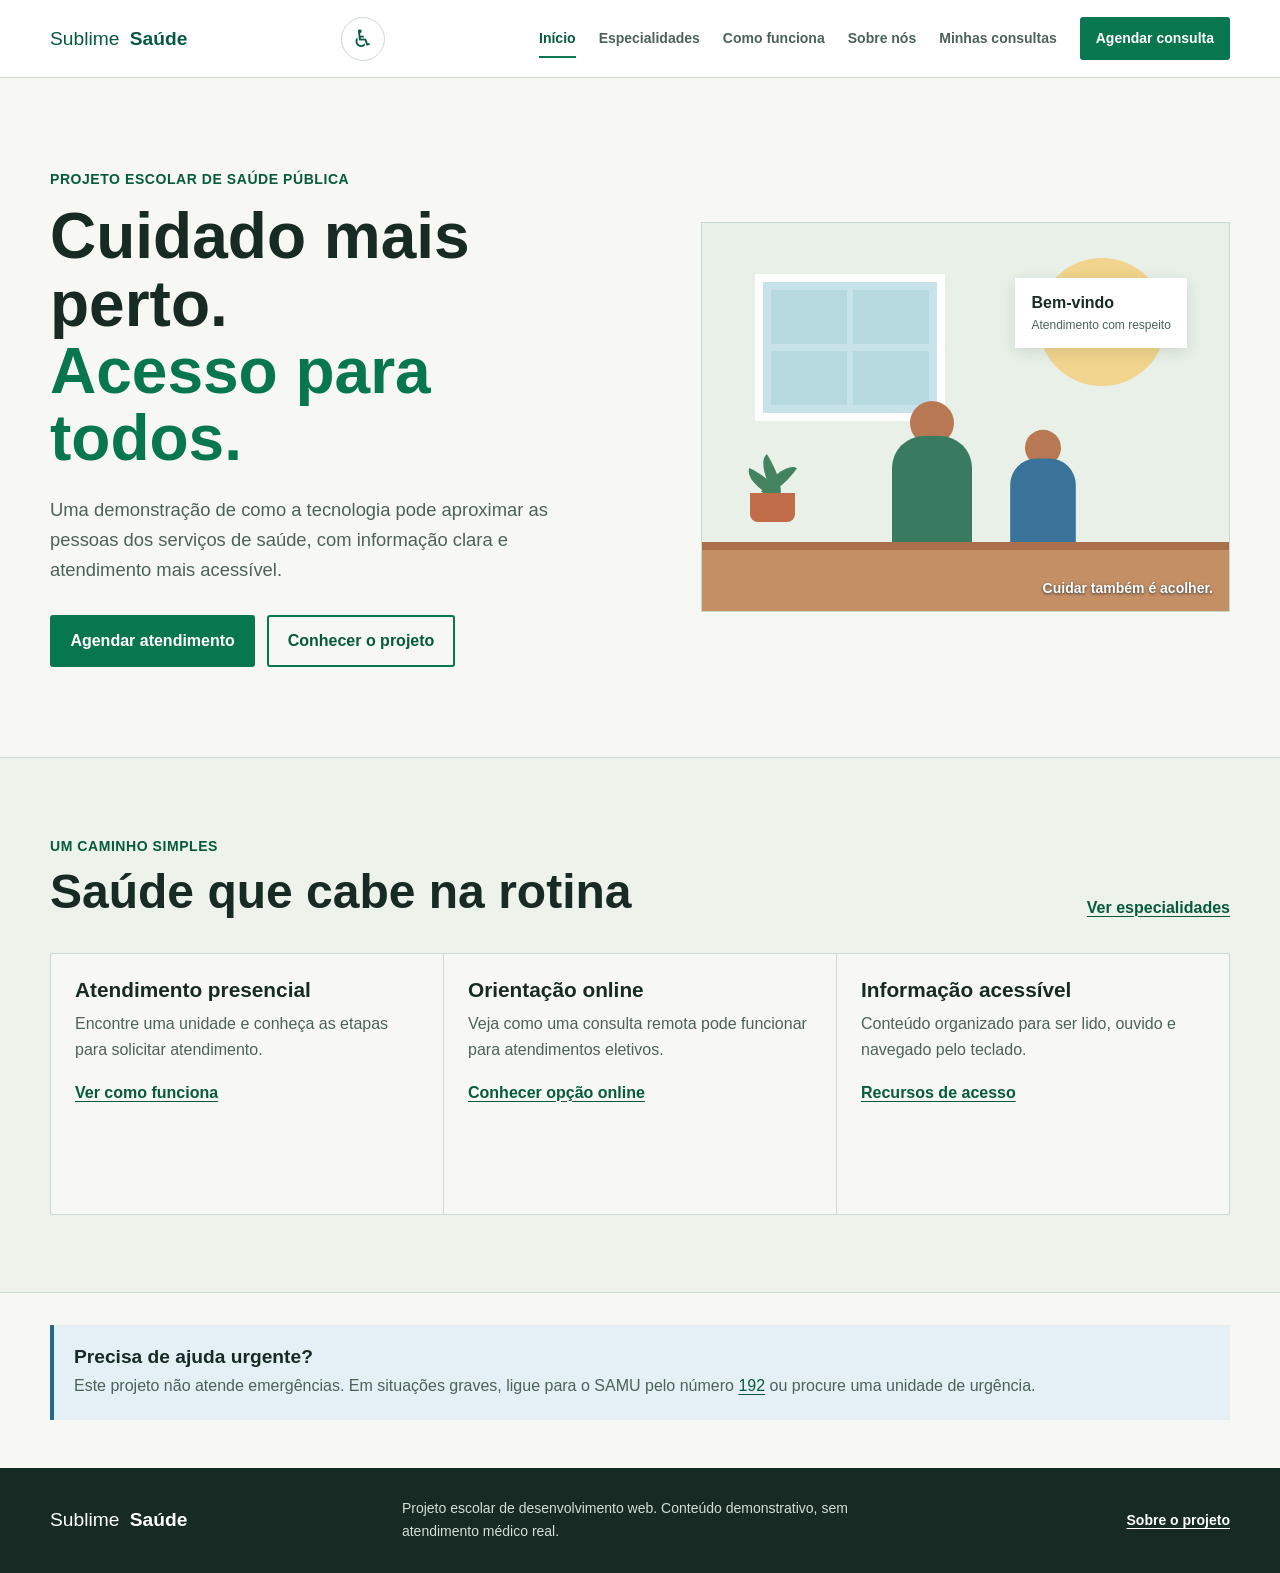
==== commit 724eb813: "Removendo textos e ajustando acessibilidade" ====
--- a/index.html
+++ b/index.html
@@ -44,7 +44,6 @@
                     <a class="button button-primary" href="agendar-consulta.html">Agendar atendimento</a>
                     <a class="button button-secondary" href="como-funciona.html">Conhecer o projeto</a>
                 </div>
-                <p class="demo-note">Ambiente demonstrativo: nenhum atendimento real é marcado.</p>
             </div>
             <div class="hero-art" role="img" aria-label="Ilustração de uma unidade de saúde com uma equipe pronta para acolher pacientes">
                 <div class="art-sun" aria-hidden="true"></div>
--- a/assets/css/style.css
+++ b/assets/css/style.css
@@ -194,7 +194,7 @@
   .accessibility-toggle { flex: 0 0 44px; }
   .utility-button { min-height: 44px; }
   .site-header { padding-inline: 1rem; gap: 0.5rem; }
-  .accessibility-panel { top: calc(100% + 0.5rem); }
+  .accessibility-panel {position: fixed; top: 4.75rem; right: 1rem; left: 1rem; width: auto; max-height: calc(100vh - 5.75rem); overflow-y: auto; }
   .brand { font-size: 1rem; }
   .hero { min-height: 0; padding-block: 3rem; grid-template-columns: 1fr; }
   .hero h1 { font-size: clamp(2.4rem, 11vw, 3.3rem); }
